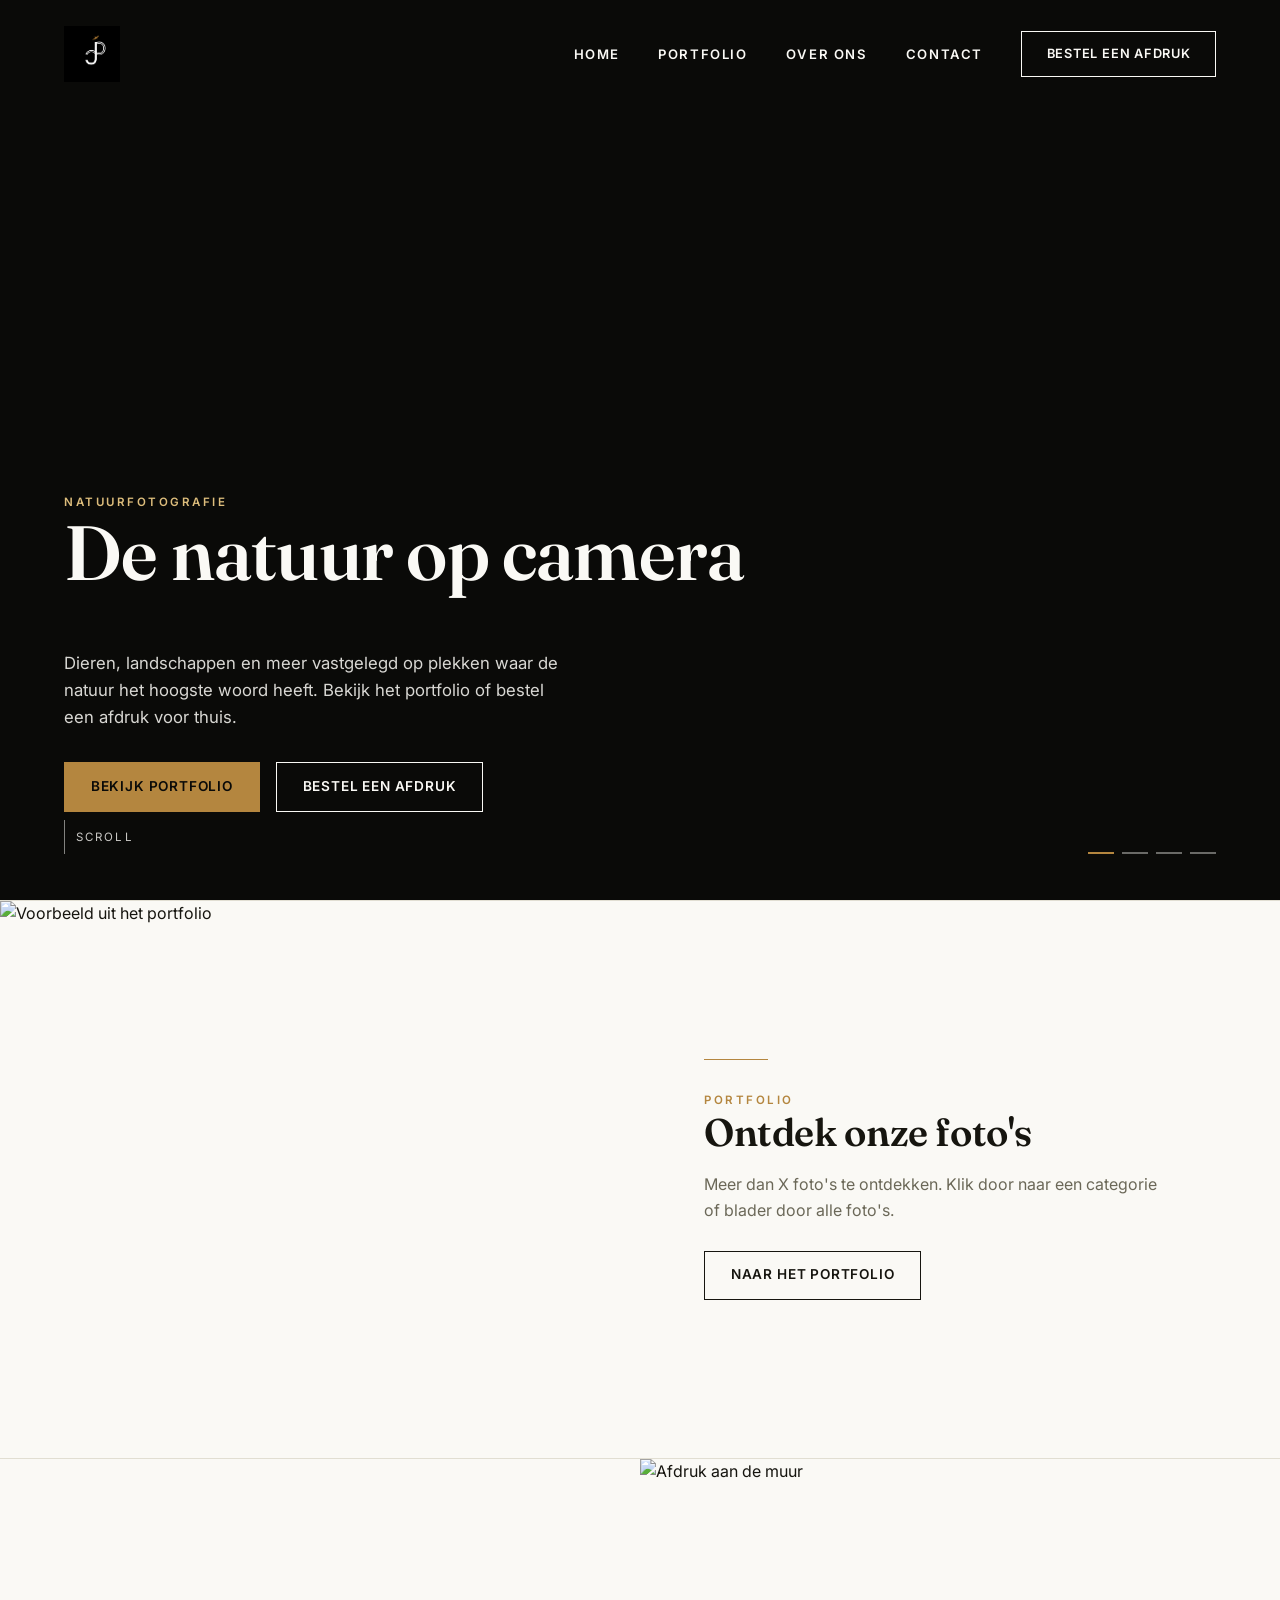
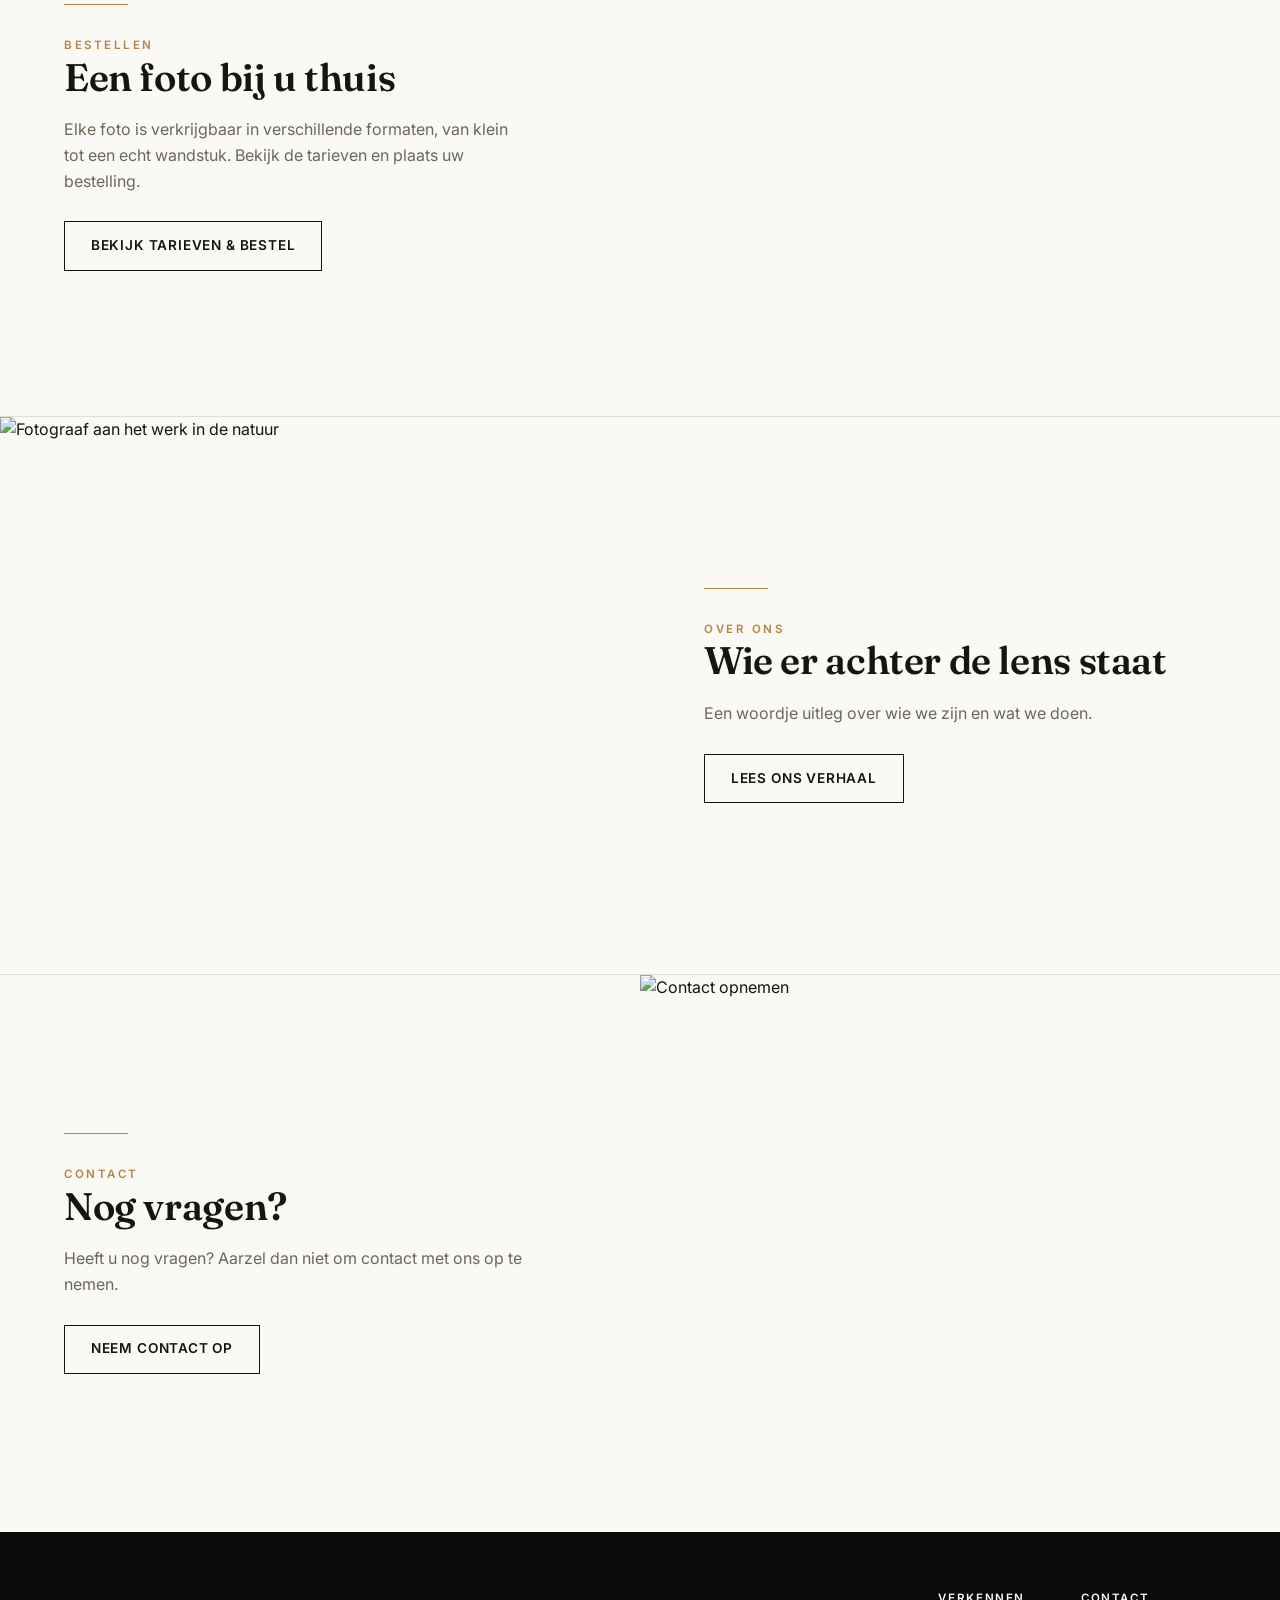
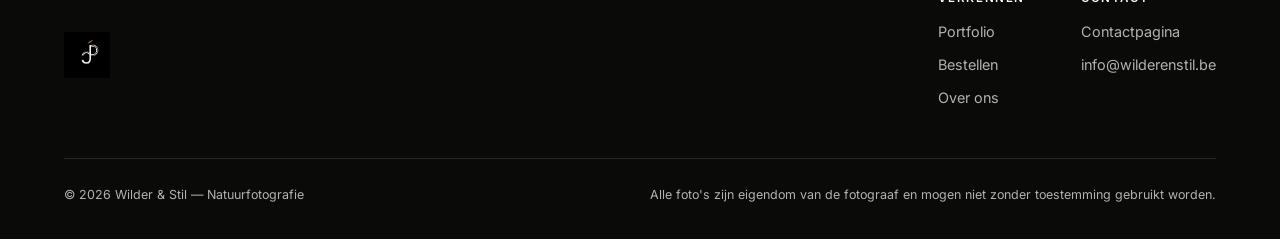
==== index.html @ 4c45b95f "Update hero slideshow images in index.html" ====
<!DOCTYPE html>
<html lang="nl">
<head>
<meta charset="UTF-8">
<meta name="viewport" content="width=device-width, initial-scale=1.0">
<title>Wilder & Stil — Natuurfotografie</title>
<meta name="description" content="Natuurfotografie die de rust en het licht van de wildernis vastlegt. Bekijk het portfolio en bestel een afdruk.">
<link rel="preconnect" href="https://fonts.googleapis.com">
<link href="https://fonts.googleapis.com/css2?family=Fraunces:opsz,wght@9..144,400;9..144,600;9..144,700&family=Inter:wght@400;500;600;700&display=swap" rel="stylesheet">
<link rel="stylesheet" href="css/style.css">
</head>
<body>

<!-- ============================================================ NAVIGATIE -->
<header class="site-nav">
  <a href="index.html" class="logo">
    <img class="logo-voor-zwart" src="images/logo-voor-zwart.png" alt="CJP Natuurfotografie">
    <img class="logo-voor-wit" src="images/logo-voor-wit.png" alt="CJP Natuurfotografie">
  </a>
  <button class="nav-toggle" aria-label="Menu" aria-expanded="false">☰</button>
  <nav>
    <ul class="nav-links">
      <li><a class="top-link" href="index.html">Home</a></li>
      <li class="has-menu">
        <a class="top-link" href="portfolio.html">Portfolio</a>
        <div class="mega-menu" data-mega-menu></div>
      </li>
      <li><a class="top-link" href="over-ons.html">Over ons</a></li>
      <li><a class="top-link" href="contact.html">Contact</a></li>
      <li><a class="btn btn-line nav-cta" href="bestellen.html">Bestel een afdruk</a></li>
    </ul>
  </nav>
</header>

<!-- ============================================================ HERO SLIDESHOW -->
<section class="hero">
  <div class="hero-slide is-active" style="background-image:url('images/slide-1.jpg')"></div>
  <div class="hero-slide" style="background-image:url('images/slide-2.jpg')"></div>
  <div class="hero-slide" style="background-image:url('images/slide-3.jpg')"></div>
  <div class="hero-slide" style="background-image:url('images/slide-4.jpg')"></div>

  <div class="hero-inner">
    <span class="eyebrow">Natuurfotografie</span>
    <h1 class="hero-title">De natuur op camera</h1>
    <p class="hero-sub">Dieren, landschappen en meer vastgelegd op plekken waar de natuur het hoogste woord heeft. Bekijk het portfolio of bestel een afdruk voor thuis.</p>
    <div class="hero-actions">
      <a class="btn btn-goud" href="portfolio.html">Bekijk portfolio</a>
      <a class="btn btn-line" href="bestellen.html">Bestel een afdruk</a>
    </div>
  </div>

  <div class="hero-dots"></div>
  <div class="scroll-cue"><span class="line"></span>Scroll</div>
</section>

<!-- ============================================================ SCROLL-REVEAL BARS -->
<section class="bars">

  <div class="bar">
    <div class="bar-media"><img src="images/bar-portfolio.jpg" alt="Voorbeeld uit het portfolio" loading="lazy"></div>
    <div class="bar-content">
      <div class="horizon"></div>
      <div class="opacity-group">
        <span class="eyebrow">Portfolio</span>
        <h3>Ontdek onze foto's</h3>
        <p>Meer dan X foto's te ontdekken. Klik door naar een categorie of blader door alle foto's.</p>
        <a class="btn btn-line" href="portfolio.html">Naar het portfolio</a>
      </div>
    </div>
  </div>

  <div class="bar">
    <div class="bar-media"><img src="images/bar-bestellen.jpg" alt="Afdruk aan de muur" loading="lazy"></div>
    <div class="bar-content">
      <div class="horizon"></div>
      <div class="opacity-group">
        <span class="eyebrow">Bestellen</span>
        <h3>Een foto bij u thuis</h3>
        <p>Elke foto is verkrijgbaar in verschillende formaten, van klein tot een echt wandstuk. Bekijk de tarieven en plaats uw bestelling.</p>
        <a class="btn btn-line" href="bestellen.html">Bekijk tarieven &amp; bestel</a>
      </div>
    </div>
  </div>

  <div class="bar">
    <div class="bar-media"><img src="images/bar-over-ons.jpg" alt="Fotograaf aan het werk in de natuur" loading="lazy"></div>
    <div class="bar-content">
      <div class="horizon"></div>
      <div class="opacity-group">
        <span class="eyebrow">Over ons</span>
        <h3>Wie er achter de lens staat</h3>
        <p>Een woordje uitleg over wie we zijn en wat we doen.</p>
        <a class="btn btn-line" href="over-ons.html">Lees ons verhaal</a>
      </div>
    </div>
  </div>

  <div class="bar">
    <div class="bar-media"><img src="images/bar-contact.jpg" alt="Contact opnemen" loading="lazy"></div>
    <div class="bar-content">
      <div class="horizon"></div>
      <div class="opacity-group">
        <span class="eyebrow">Contact</span>
        <h3>Nog vragen?</h3>
        <p>Heeft u nog vragen? Aarzel dan niet om contact met ons op te nemen.</p>
        <a class="btn btn-line" href="contact.html">Neem contact op</a>
      </div>
    </div>
  </div>

</section>

<!-- ============================================================ FOOTER -->
<footer class="site-footer">
  <div class="footer-top">
    <a href="index.html" class="logo"><img src="images/logo-voor-zwart.png" alt="CJP Natuurfotografie"></a>
    <div class="footer-links">
      <div>
        <h4>Verkennen</h4>
        <ul>
          <li><a href="portfolio.html">Portfolio</a></li>
          <li><a href="bestellen.html">Bestellen</a></li>
          <li><a href="over-ons.html">Over ons</a></li>
        </ul>
      </div>
      <div>
        <h4>Contact</h4>
        <ul>
          <li><a href="contact.html">Contactpagina</a></li>
          <li><a href="mailto:info@wilderenstil.be">info@wilderenstil.be</a></li>
        </ul>
      </div>
    </div>
  </div>
  <div class="footer-bottom">
    <span>© 2026 Wilder &amp; Stil — Natuurfotografie</span>
    <span>Alle foto's zijn eigendom van de fotograaf en mogen niet zonder toestemming gebruikt worden.</span>
  </div>
</footer>

<script src="js/data.js"></script>
<script src="js/main.js"></script>
</body>
</html>
---- css/style.css ----
/* ==========================================================================
   NATUURFOTOGRAFIE — stijlsysteem
   Kleur: ivoor / inkt / noir met een goud-accent.
   Type: Fraunces (display, met karakter) + Inter (body/UI).
   Signature: de "horizon-reveal" — bij het scrollen tekent een dunne
   gouden lijn zichzelf, als een horizon die verschijnt, terwijl de
   inhoud van elke sectie vanaf de zijkant instroomt.
   ========================================================================== */

:root{
  --c-ivoor:      #FAF9F5;
  --c-ivoor-dim:  #F1EFE8;
  --c-inkt:       #16150F;
  --c-noir:       #0A0A08;
  --c-noir-2:     #131210;
  --c-goud:       #B4863F;
  --c-goud-licht: #DDBD7C;
  --c-goud-dim:   #8C6A32;
  --c-lijn-licht: #E1DED2;
  --c-lijn-donker:#2A2820;
  --c-tekst-zacht:#6B6858;

  --font-display: 'Fraunces', 'Iowan Old Style', serif;
  --font-body:    'Inter', -apple-system, BlinkMacSystemFont, sans-serif;

  --maxw: 1320px;
  --pad: clamp(20px, 5vw, 72px);

  --dur: 0.9s;
  --ease: cubic-bezier(.22,.61,.36,1);
}

*, *::before, *::after{ box-sizing: border-box; }
html{ scroll-behavior: smooth; }
@media (prefers-reduced-motion: reduce){
  html{ scroll-behavior: auto; }
  *, *::before, *::after{ animation-duration: 0.001ms !important; transition-duration: 0.001ms !important; }
}

body{
  margin:0;
  background: var(--c-ivoor);
  color: var(--c-inkt);
  font-family: var(--font-body);
  font-size: 16px;
  line-height: 1.6;
  -webkit-font-smoothing: antialiased;
}

img{ max-width:100%; display:block; }
a{ color:inherit; text-decoration:none; }
ul{ margin:0; padding:0; list-style:none; }
button{ font-family: inherit; cursor:pointer; }
input, textarea, select{ font-family: inherit; font-size: 1rem; }

h1,h2,h3,h4{
  font-family: var(--font-display);
  font-weight: 600;
  line-height: 1.08;
  margin: 0 0 .5em;
  letter-spacing: -0.01em;
}

.eyebrow{
  font-family: var(--font-body);
  font-size: .72rem;
  letter-spacing: .22em;
  text-transform: uppercase;
  color: var(--c-goud);
  font-weight: 600;
}

.wrap{ max-width: var(--maxw); margin: 0 auto; padding-left: var(--pad); padding-right: var(--pad); }

/* -------------------------------------------------------------- knoppen */
.btn{
  display:inline-flex;
  align-items:center;
  gap:.6em;
  padding: .95em 1.9em;
  border: 1px solid currentColor;
  background: transparent;
  font-size: .85rem;
  letter-spacing: .06em;
  text-transform: uppercase;
  font-weight: 600;
  transition: background var(--dur) var(--ease), color var(--dur) var(--ease), border-color var(--dur) var(--ease);
}
.btn-goud{
  color: var(--c-noir);
  background: var(--c-goud);
  border-color: var(--c-goud);
}
.btn-goud:hover{ background: var(--c-goud-licht); border-color: var(--c-goud-licht); }
.btn-line{ color: inherit; }
.btn-line:hover{ background: var(--c-inkt); color: var(--c-ivoor); border-color: var(--c-inkt); }
.btn-line.licht:hover{ background: var(--c-ivoor); color: var(--c-inkt); border-color: var(--c-ivoor); }

/* -------------------------------------------------------------- navigatie */
.site-nav{
  position: fixed;
  top:0; left:0; right:0;
  z-index: 100;
  display:flex;
  align-items:center;
  justify-content:space-between;
  padding: 26px var(--pad);
  color: var(--c-ivoor);
  transition: background var(--dur) var(--ease), padding var(--dur) var(--ease), color var(--dur) var(--ease), box-shadow var(--dur) var(--ease);
}
.site-nav.is-scrolled{
  background: rgba(250,249,245,.92);
  backdrop-filter: blur(10px);
  color: var(--c-inkt);
  padding-top: 16px;
  padding-bottom: 16px;
  box-shadow: 0 1px 0 var(--c-lijn-licht);
}
.site-nav .logo{
  font-family: var(--font-display);
  font-size: 1.3rem;
  letter-spacing: .01em;
  display: inline-flex;
  align-items: center;
}
.site-nav .logo span{ color: var(--c-goud); }

/* Twee logobestanden: één ontworpen voor een witte/lichte achtergrond,
   één voor een donkere achtergrond. CSS toont automatisch de juiste
   versie: op de homepage (transparante balk over de foto) de donkere
   versie, zodra je scrolt (effen lichte balk) de witte versie. Op alle
   andere pagina's staat de balk altijd effen, dus daar zie je meteen
   de witte versie. */
.site-nav .logo img{
  height: 56px;
  width: auto;
  display: block;
  transition: height .3s var(--ease);
}
.site-nav.is-scrolled .logo img{ height: 46px; }

.site-nav .logo .logo-voor-wit{ display: none; }
.site-nav.is-scrolled .logo .logo-voor-zwart{ display: none; }
.site-nav.is-scrolled .logo .logo-voor-wit{ display: block; }

.nav-links{ display:flex; align-items:center; gap: 2.4rem; }
.nav-links > li{ position: relative; }
.nav-links a.top-link{
  font-size: .82rem;
  letter-spacing:.12em;
  text-transform: uppercase;
  font-weight: 600;
  padding: 6px 0;
  position:relative;
}
.nav-links a.top-link::after{
  content:"";
  position:absolute; left:0; bottom:-2px;
  height:1px; width:100%;
  background: var(--c-goud);
  transform: scaleX(0);
  transform-origin: right;
  transition: transform .4s var(--ease);
}
.nav-links a.top-link:hover::after,
.nav-links li.has-menu:hover a.top-link::after{ transform: scaleX(1); transform-origin: left; }

.nav-cta{ font-size:.8rem; }

.nav-toggle{ display:none; }

/* mini-menu: enkel categorienamen bij hover op "Portfolio" — bewust
   zonder foto's, zodat je snel en rustig een categorie kiest. Foto's
   verschijnen pas op de portfolio-pagina zelf. */
.mega-menu{
  position:absolute;
  top: 100%; left: 50%;
  transform: translate(-50%, 4px);
  margin-top: 22px;
  min-width: 220px;
  background: var(--c-ivoor);
  color: var(--c-inkt);
  box-shadow: 0 20px 48px rgba(10,10,8,.22);
  border-top: 2px solid var(--c-goud);
  padding: 10px 0;
  display:flex;
  flex-direction: column;
  opacity:0;
  visibility:hidden;
  transition: opacity .25s var(--ease), transform .25s var(--ease), visibility .25s;
}
.nav-links li.has-menu:hover .mega-menu,
.nav-links li.has-menu:focus-within .mega-menu{
  opacity:1; visibility:visible; transform: translate(-50%, 0);
}
.mega-menu a{
  display:flex;
  align-items:center;
  justify-content:space-between;
  gap: 14px;
  padding: 13px 22px;
  font-size:.82rem;
  letter-spacing:.03em;
  transition: background .2s, padding-left .2s var(--ease), color .2s;
}
.mega-menu a::after{
  content:"→";
  color: var(--c-goud);
  opacity:0;
  transform: translateX(-4px);
  transition: opacity .2s var(--ease), transform .2s var(--ease);
}
.mega-menu a:hover{
  background: var(--c-ivoor-dim);
  padding-left: 26px;
  color: var(--c-goud-dim);
}
.mega-menu a:hover::after{ opacity:1; transform: translateX(0); }
.mega-menu a + a{ border-top: 1px solid var(--c-lijn-licht); }

/* ============================================================== HERO / SLIDESHOW */
.hero{
  position: relative;
  height: 100vh;
  min-height: 560px;
  width:100%;
  overflow: hidden;
  background: var(--c-noir);
}
.hero-slide{
  position:absolute; inset:0;
  background-size: cover;
  background-position: center;
  opacity:0;
  transform: scale(1.08);
  transition: opacity 1.6s ease, transform 8s linear;
}
.hero-slide.is-active{ opacity:1; transform: scale(1); }
.hero::after{
  content:"";
  position:absolute; inset:0;
  background: linear-gradient(180deg, rgba(10,10,8,.35) 0%, rgba(10,10,8,.15) 40%, rgba(10,10,8,.65) 100%);
  pointer-events:none;
}
.hero-inner{
  position: relative;
  z-index: 2;
  height:100%;
  display:flex;
  flex-direction:column;
  justify-content:flex-end;
  padding: 0 var(--pad) 88px;
  color: var(--c-ivoor);
}
.hero-inner .eyebrow{ color: var(--c-goud-licht); }
.hero-title{
  font-size: clamp(2.6rem, 6vw, 5.4rem);
  max-width: 14ch;
}
.hero-sub{
  max-width: 46ch;
  color: rgba(250,249,245,.86);
  font-size: 1.05rem;
  margin-bottom: 2rem;
}
.hero-actions{ display:flex; gap: 1rem; flex-wrap:wrap; }

.hero-dots{
  position:absolute;
  right: var(--pad); bottom: 46px;
  z-index: 3;
  display:flex; gap:.5rem;
}
.hero-dots button{
  width:26px; height:2px; border:0; background: rgba(250,249,245,.4); padding:0;
  transition: background .4s;
}
.hero-dots button.is-active{ background: var(--c-goud); }

.scroll-cue{
  position:absolute;
  left: var(--pad); bottom: 46px;
  z-index:3;
  color: rgba(250,249,245,.8);
  display:flex; align-items:center; gap:.7rem;
  font-size:.72rem; letter-spacing:.18em; text-transform:uppercase;
}
.scroll-cue .line{ width:1px; height:34px; background: rgba(250,249,245,.5); position:relative; overflow:hidden; }
.scroll-cue .line::after{
  content:""; position:absolute; left:0; top:-100%; width:100%; height:100%;
  background: var(--c-goud);
  animation: cue-fall 1.8s ease-in-out infinite;
}
@keyframes cue-fall{ 0%{ top:-100%; } 60%{ top:100%; } 100%{ top:100%; } }

/* ============================================================== REVEAL-BARS (home) */
.bars{ background: var(--c-ivoor); }
.bar{
  display:grid;
  grid-template-columns: 1fr 1fr;
  min-height: 62vh;
  border-top: 1px solid var(--c-lijn-licht);
  overflow:hidden;
}
.bar:nth-of-type(even) .bar-media{ order:2; }
.bar-media{
  position:relative;
  overflow:hidden;
  clip-path: inset(0 100% 0 0);
  transition: clip-path 1.1s var(--ease);
}
.bar:nth-of-type(even) .bar-media{ clip-path: inset(0 0 0 100%); }
.bar.in-view .bar-media{ clip-path: inset(0 0 0 0); }
.bar-media img{
  width:100%; height:100%; object-fit:cover;
  transform: scale(1.12);
  transition: transform 1.3s var(--ease);
}
.bar.in-view .bar-media img{ transform: scale(1); }

.bar-content{
  display:flex; flex-direction:column; justify-content:center;
  padding: clamp(32px, 5vw, 80px);
  position:relative;
}
.bar-content .horizon{
  width:0; height:1px; background: var(--c-goud);
  margin-bottom: 26px;
  transition: width 1s var(--ease) .25s;
}
.bar.in-view .bar-content .horizon{ width: 64px; }

.bar-content .opacity-group{
  opacity:0; transform: translateY(18px);
  transition: opacity .9s var(--ease) .3s, transform .9s var(--ease) .3s;
}
.bar.in-view .bar-content .opacity-group{ opacity:1; transform: translateY(0); }

.bar-content h3{ font-size: clamp(1.9rem, 3vw, 2.7rem); }
.bar-content p{ color: var(--c-tekst-zacht); max-width: 46ch; margin-bottom: 1.7rem; }

@media (max-width: 860px){
  .bar{ grid-template-columns: 1fr; min-height: auto; }
  .bar-media{ height: 46vh; clip-path: inset(0 0 100% 0) !important; }
  .bar.in-view .bar-media{ clip-path: inset(0 0 0 0) !important; }
  .mega-menu{ grid-template-columns: repeat(2, 1fr); left:0; transform: translate(0,8px); }
  .nav-links li.has-menu:hover .mega-menu{ transform: translate(0,0); }
}

/* ============================================================== PAGINA-HEADER (niet-home) */
.page-header{
  padding: 168px var(--pad) 64px;
  background: var(--c-noir);
  color: var(--c-ivoor);
  border-bottom: 1px solid var(--c-lijn-donker);
}
.page-header.licht{
  background: var(--c-ivoor); color: var(--c-inkt);
  border-bottom-color: var(--c-lijn-licht);
}
.page-header h1{ font-size: clamp(2.2rem, 4.6vw, 3.6rem); max-width: 18ch; }
.page-header p.lead{ max-width: 58ch; color: rgba(250,249,245,.78); font-size: 1.05rem; }
.page-header.licht p.lead{ color: var(--c-tekst-zacht); }

/* ============================================================== PORTFOLIO — categorieën overzicht
   Met witruimte tussen de categorieën en voldoende ruimte aan de
   buitenkant, gecentreerd op de pagina. */
.cat-grid{
  display:grid;
  grid-template-columns: repeat(3, 1fr);
  gap: 28px;
  max-width: var(--maxw);
  margin: 0 auto;
  padding: 36px var(--pad) 40px;
}
.cat-card{
  position:relative;
  aspect-ratio: 3/4;
  overflow:hidden;
  border-radius: 16px;
  background: var(--c-noir);
  display:block;
}
.cat-card img{
  width:100%; height:100%; object-fit:cover;
  transition: transform 1s var(--ease), filter .6s;
  filter: saturate(.92) brightness(.86);
}
.cat-card:hover img{ transform: scale(1.06); filter: saturate(1) brightness(.72); }
.cat-card::after{
  content:""; position:absolute; inset:0;
  background: linear-gradient(180deg, transparent 40%, rgba(10,10,8,.75) 100%);
}
.cat-card .label{
  position:absolute; left:28px; bottom:26px; right:28px; z-index:2; color:#fff;
}
.cat-card .label .eyebrow{ display:block; margin-bottom:.3rem; }
.cat-card .label h3{ font-size: 1.5rem; margin:0; }
@media (max-width: 860px){ .cat-grid{ grid-template-columns: 1fr 1fr; gap: 20px; } }
@media (max-width: 560px){ .cat-grid{ grid-template-columns: 1fr; gap: 20px; } }

/* ============================================================== FILTERS (categoriepagina) */
.filter-bar{
  position: sticky; top:0; z-index: 40;
  background: rgba(250,249,245,.94);
  backdrop-filter: blur(10px);
  border-bottom: 1px solid var(--c-lijn-licht);
  padding: 18px var(--pad);
  display:flex; flex-wrap:wrap; gap: 10px 28px; align-items:center;
}
.filter-groep{ display:flex; align-items:center; gap:8px; flex-wrap:wrap; }
.filter-groep .fg-label{ font-size:.7rem; letter-spacing:.14em; text-transform:uppercase; color:var(--c-tekst-zacht); margin-right:2px;}
.chip{
  border: 1px solid var(--c-lijn-licht);
  background: transparent;
  padding: .45em 1em;
  font-size: .8rem;
  border-radius: 999px;
  transition: all .25s var(--ease);
}
.chip:hover{ border-color: var(--c-goud); }
.chip.is-active{ background: var(--c-inkt); border-color: var(--c-inkt); color: var(--c-ivoor); }
.chip-reset{ font-size:.75rem; color: var(--c-goud-dim); text-decoration: underline; margin-left:auto; background:none; border:0; }

/* ============================================================== FOTOGRID
   Grote, brede foto's (de meeste natuurfoto's zijn liggend), twee naast
   elkaar op desktop, met witruimte ertussen en voldoende ruimte aan de
   buitenkant. Gecentreerd op de pagina. */
.photo-grid{
  display:grid;
  grid-template-columns: repeat(2, 1fr);
  gap: 40px 36px;
  max-width: var(--maxw);
  margin: 0 auto;
  padding: 64px var(--pad) 90px;
}
.photo-card{
  position:relative;
  aspect-ratio: 3/2;
  overflow:hidden;
  border-radius: 16px;
  background: var(--c-lijn-licht);
  display:block;
}
.photo-card img{ width:100%; height:100%; object-fit:cover; transition: transform 1s var(--ease); }
.photo-card:hover img{ transform: scale(1.05); }
.photo-card .titel-strip{
  position:absolute; left:0; right:0; bottom:0;
  padding: 26px 30px;
  background: linear-gradient(180deg, transparent, rgba(10,10,8,.78));
  color:#fff;
  font-family: var(--font-display);
  font-size: 1.3rem;
  letter-spacing:.01em;
  opacity: .96;
}
.photo-card[hidden]{ display:none; }
.empty-state{ padding: 80px var(--pad); text-align:center; color: var(--c-tekst-zacht); display:none; }
.empty-state.zichtbaar{ display:block; }

@media (max-width: 860px){
  .photo-grid{ grid-template-columns: 1fr; gap: 28px; padding: 32px var(--pad) 70px; }
  .photo-card{ aspect-ratio: 4/3; }
  .photo-card .titel-strip{ font-size: 1.05rem; padding: 18px 20px; }
}

/* ============================================================== FOTODETAIL */
.foto-detail{
  display:grid;
  grid-template-columns: 1.5fr 1fr;
  gap: 0;
}
.foto-detail .foto-groot{ background: var(--c-noir); border-radius: 16px; overflow:hidden; }
.foto-detail .foto-groot img{ width:100%; height:100%; object-fit:cover; max-height: 86vh; }
.foto-detail .foto-info{
  padding: clamp(36px, 5vw, 76px);
  display:flex; flex-direction:column; justify-content:center;
}
.foto-info .terug{ font-size:.78rem; letter-spacing:.1em; text-transform:uppercase; color:var(--c-goud-dim); margin-bottom: 1.6rem; display:inline-block; }
.foto-info h1{ font-size: clamp(1.8rem, 3vw, 2.6rem); }
.foto-info .beschrijving{ color: var(--c-tekst-zacht); margin-bottom: 1.8rem; }
.foto-info .kenmerken{ display:flex; flex-wrap:wrap; gap:8px; margin-bottom: 2rem; }
.foto-info .kenmerken span{
  font-size:.72rem; letter-spacing:.06em; text-transform:uppercase;
  border:1px solid var(--c-lijn-licht); padding:.4em .9em; border-radius:999px; color: var(--c-tekst-zacht);
}
.formaten-lijst{ border-top:1px solid var(--c-lijn-licht); margin-bottom: 2rem; }
.formaten-lijst li{
  display:flex; justify-content:space-between; padding: .8em 0;
  border-bottom:1px solid var(--c-lijn-licht); font-size:.95rem;
}
.formaten-lijst li b{ color: var(--c-goud-dim); font-weight:600; }
@media (max-width: 860px){ .foto-detail{ grid-template-columns:1fr; } .foto-detail .foto-groot img{ max-height: 60vh; } }

/* ============================================================== ALGEMENE SECTIES */
.sectie{ padding: 96px var(--pad); }
.sectie-smal{ max-width: 780px; margin: 0 auto; }
.sectie h2{ font-size: clamp(1.8rem, 3.4vw, 2.6rem); }
.sectie .intro-tekst p{ color: var(--c-tekst-zacht); font-size: 1.05rem; margin-bottom: 1.3em; }
.sectie .intro-tekst p:last-child{ margin-bottom:0; }

/* -------------------------------------------------------------- tarieven */
.tarieven-grid{
  display:grid;
  grid-template-columns: repeat(3, 1fr);
  gap: 1px;
  background: var(--c-lijn-licht);
  border: 1px solid var(--c-lijn-licht);
}
.tarief-kaart{
  background: var(--c-ivoor);
  padding: 42px 30px;
  text-align:center;
}
.tarief-kaart.uitgelicht{ background: var(--c-inkt); color: var(--c-ivoor); }
.tarief-kaart .naam{ font-family: var(--font-display); font-size: 1.4rem; margin-bottom:.3rem; }
.tarief-kaart .maat{ color: var(--c-goud); font-size:.8rem; letter-spacing:.08em; text-transform:uppercase; margin-bottom:1.3rem; }
.tarief-kaart .prijs{ font-size: 2.2rem; font-family: var(--font-display); margin-bottom: 1.4rem; }
.tarief-kaart .prijs sup{ font-size: 1rem; }
.tarief-kaart ul{ text-align:left; font-size:.9rem; }
.tarief-kaart ul li{ padding: .4em 0; border-top:1px solid rgba(150,140,110,.25); color: var(--c-tekst-zacht); }
.tarief-kaart.uitgelicht ul li{ color: rgba(250,249,245,.75); border-top-color: rgba(250,249,245,.15); }
@media (max-width: 860px){ .tarieven-grid{ grid-template-columns: 1fr; } }

/* -------------------------------------------------------------- betaling info */
.betaal-info{
  display:flex; gap: 18px; align-items:flex-start;
  background: var(--c-ivoor-dim);
  border-left: 3px solid var(--c-goud);
  padding: 26px 30px;
  margin-top: 40px;
}
.betaal-info .stap-nr{
  font-family: var(--font-display); color: var(--c-goud); font-size:1.3rem; min-width:1.6rem;
}

/* zorgt dat #bestelformulier niet achter de vaste navigatiebalk
   verdwijnt wanneer er via "Bestel deze foto" naartoe gesprongen wordt */
#bestelformulier{ scroll-margin-top: 100px; }

/* -------------------------------------------------------------- formulier */
.form-grid{
  display:grid; grid-template-columns: 1fr 1fr; gap: 22px 28px;
  margin-top: 46px;
}
.form-grid .volledig{ grid-column: 1 / -1; }
.veld{ display:flex; flex-direction:column; gap:8px; }
.veld label{ font-size:.75rem; letter-spacing:.08em; text-transform:uppercase; color: var(--c-tekst-zacht); }
.veld input, .veld select, .veld textarea{
  border: none; border-bottom: 1px solid var(--c-lijn-licht);
  background: transparent; padding: .7em .1em;
  transition: border-color .3s;
}
.veld input:focus, .veld select:focus, .veld textarea:focus{
  outline:none; border-bottom-color: var(--c-goud);
}
.veld textarea{ resize: vertical; min-height: 100px; }
.form-actions{ margin-top: 10px; display:flex; align-items:center; gap: 1.4rem; flex-wrap:wrap; }
.form-note{ font-size:.82rem; color: var(--c-tekst-zacht); }
.form-succes{
  display:none; margin-top: 26px; padding: 18px 22px;
  background: var(--c-ivoor-dim); border-left: 3px solid var(--c-goud); font-size:.95rem;
}
.form-succes.zichtbaar{ display:block; }
@media (max-width: 700px){ .form-grid{ grid-template-columns: 1fr; } }

/* ============================================================== FOOTER */
.site-footer{
  background: var(--c-noir);
  color: rgba(250,249,245,.7);
  padding: 60px var(--pad) 34px;
}
.footer-top{
  display:flex; justify-content:space-between; gap: 40px; flex-wrap:wrap;
  padding-bottom: 40px; border-bottom: 1px solid var(--c-lijn-donker);
}
.footer-top .logo{ font-family: var(--font-display); font-size:1.3rem; color: var(--c-ivoor); display:inline-flex; align-items:center; }
.footer-top .logo img{ height: 46px; width:auto; display:block; }
.footer-top .logo span{ color: var(--c-goud); }
.footer-links{ display:flex; gap: 3.5rem; flex-wrap:wrap; }
.footer-links h4{ color: var(--c-ivoor); font-size:.72rem; letter-spacing:.14em; text-transform:uppercase; font-family: var(--font-body); margin-bottom: 1rem; }
.footer-links li{ margin-bottom:.6rem; font-size:.9rem; }
.footer-links a:hover{ color: var(--c-goud-licht); }
.footer-bottom{ display:flex; justify-content:space-between; padding-top: 26px; font-size:.78rem; flex-wrap:wrap; gap:10px; }

/* ============================================================== over ons / contact korte teksten */
.duo-kolom{ display:grid; grid-template-columns: .9fr 1.1fr; gap: 56px; align-items:center; }
.duo-kolom img{ width:100%; height:100%; object-fit:cover; aspect-ratio: 4/5; border-radius: 16px; }
@media (max-width: 860px){ .duo-kolom{ grid-template-columns:1fr; } }

.contact-grid{ display:grid; grid-template-columns: 1fr 1fr; gap: 60px; }
.contact-blok h3{ font-size: 1rem; text-transform:uppercase; letter-spacing:.08em; font-family: var(--font-body); font-weight:700; margin-bottom:.6rem; }
.contact-blok p, .contact-blok a{ color: var(--c-tekst-zacht); }
@media (max-width: 860px){ .contact-grid{ grid-template-columns: 1fr; gap: 30px; } }
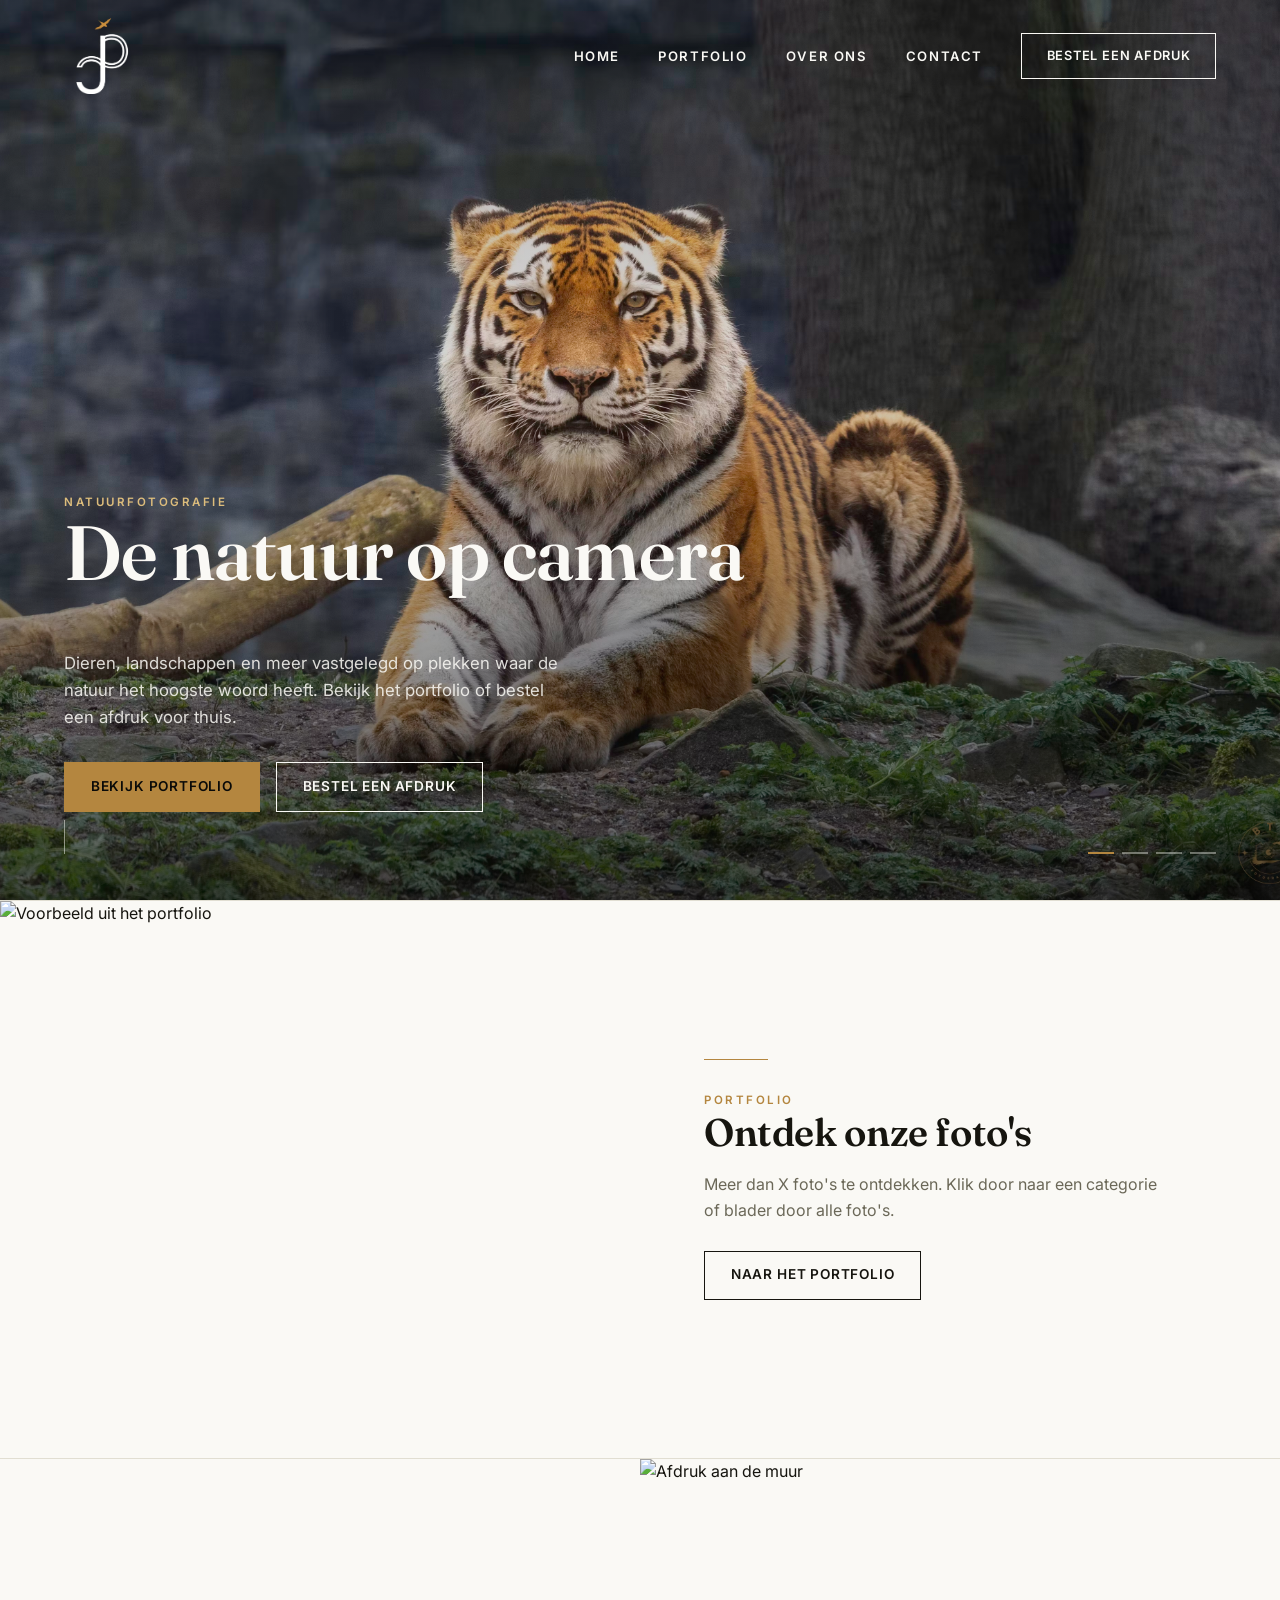
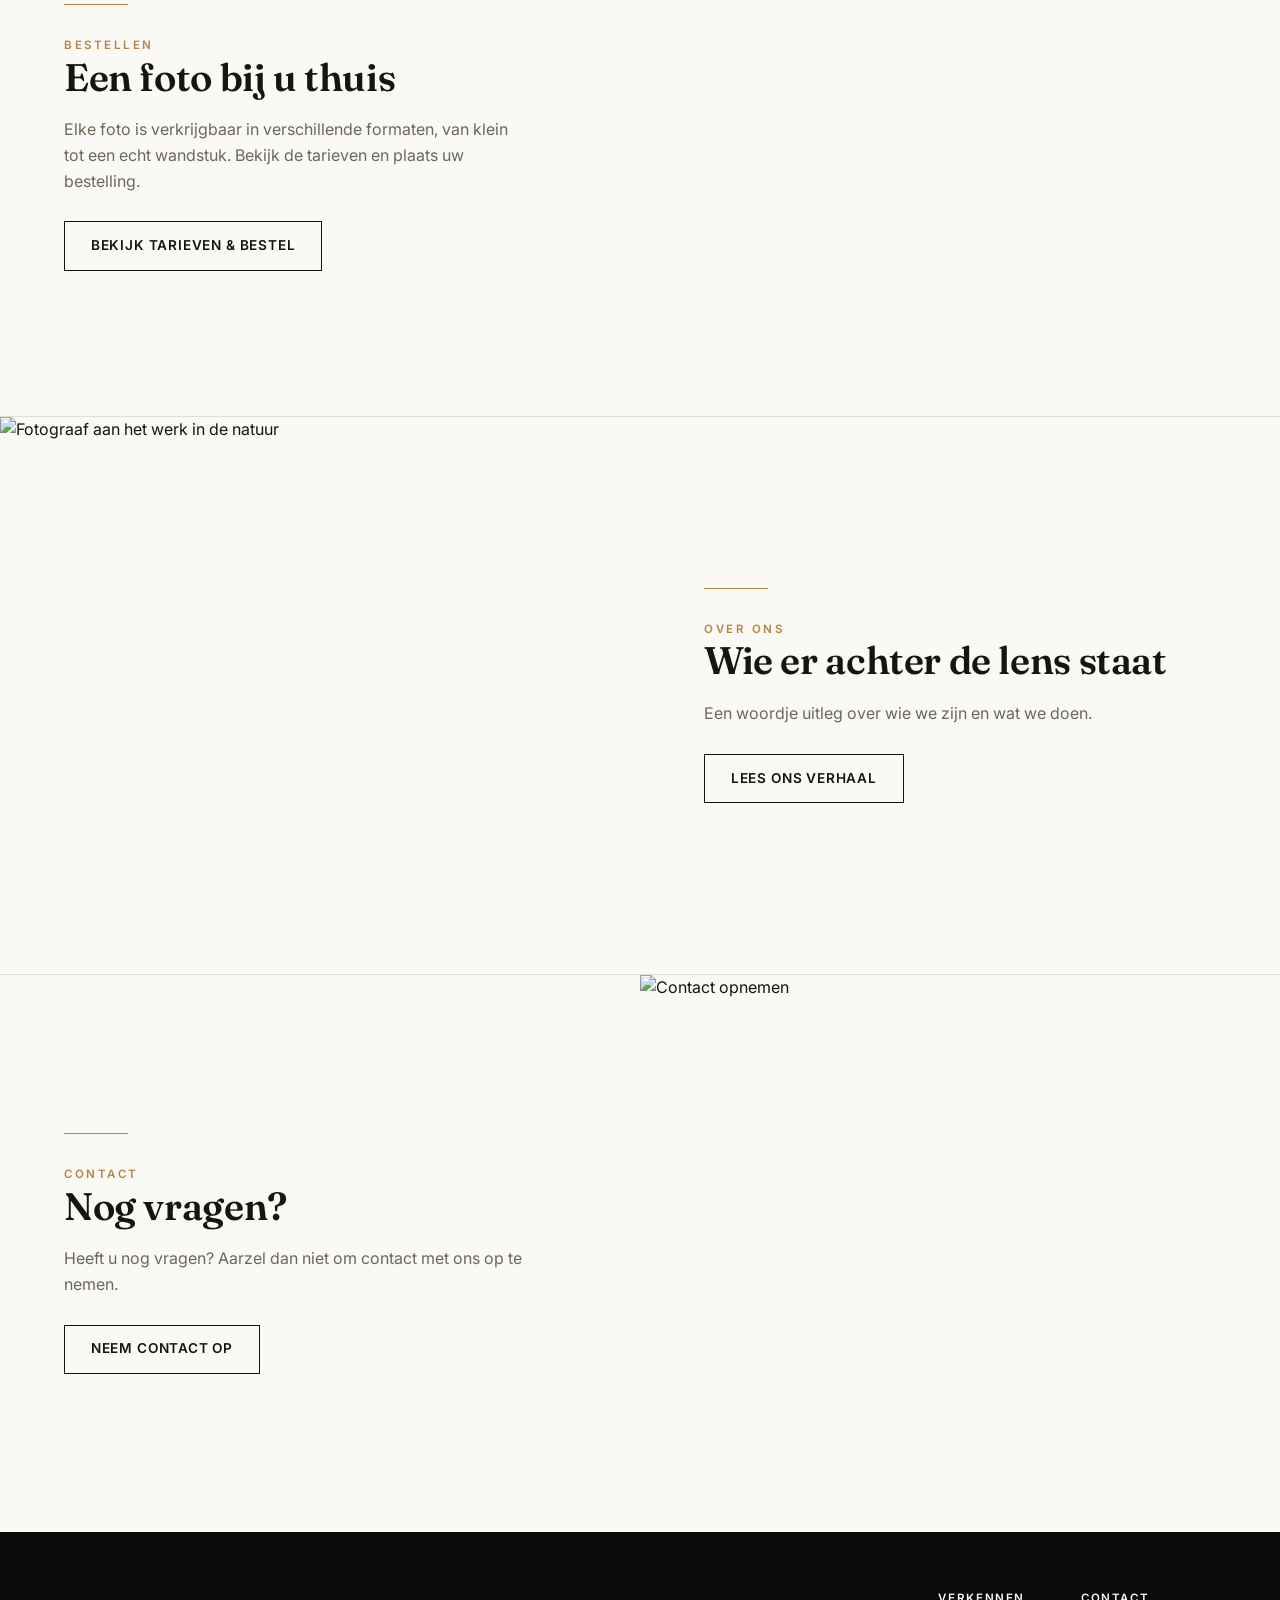
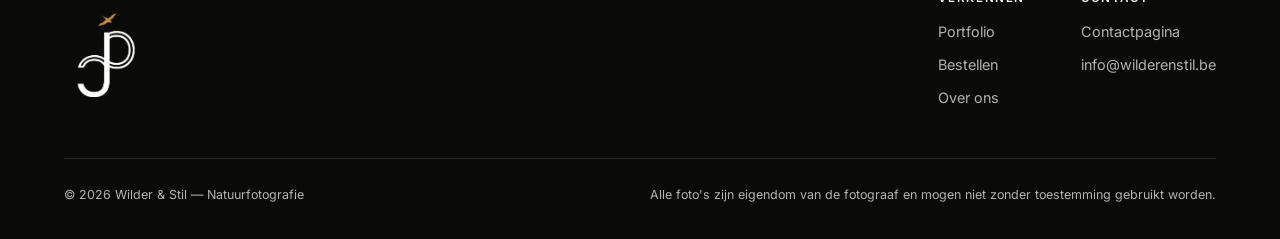
==== commit ccdee6e8: "Fix scroll cue div structure in index.html" ====
--- a/index.html
+++ b/index.html
@@ -50,7 +50,7 @@
   </div>
 
   <div class="hero-dots"></div>
-  <div class="scroll-cue"><span class="line"></span>Scroll</div>
+  <div class="scroll-cue"><span class="line"></span></div>
 </section>
 
 <!-- ============================================================ SCROLL-REVEAL BARS -->
--- a/css/style.css
+++ b/css/style.css
@@ -132,12 +132,13 @@
    andere pagina's staat de balk altijd effen, dus daar zie je meteen
    de witte versie. */
 .site-nav .logo img{
-  height: 56px;
+  height: 76px;
   width: auto;
   display: block;
-  transition: height .3s var(--ease);
-}
-.site-nav.is-scrolled .logo img{ height: 46px; }
+  margin: -8px 0;   /* laat het logo groter ogen zonder de navbalk zelf hoger te maken */
+  transition: height .3s var(--ease), margin .3s var(--ease);
+}
+.site-nav.is-scrolled .logo img{ height: 84px; margin: -14px 0; }
 
 .site-nav .logo .logo-voor-wit{ display: none; }
 .site-nav.is-scrolled .logo .logo-voor-zwart{ display: none; }
@@ -423,26 +424,27 @@
 .chip-reset{ font-size:.75rem; color: var(--c-goud-dim); text-decoration: underline; margin-left:auto; background:none; border:0; }
 
 /* ============================================================== FOTOGRID
-   Grote, brede foto's (de meeste natuurfoto's zijn liggend), twee naast
-   elkaar op desktop, met witruimte ertussen en voldoende ruimte aan de
-   buitenkant. Gecentreerd op de pagina. */
+   Twee kolommen op desktop, elke foto in haar eigen, natuurlijke
+   formaat (geen uitsnede) — liggende en staande foto's door elkaar.
+   Foto's die boven elkaar in dezelfde kolom staan, sluiten mooi aan
+   met een vaste tussenmarge. */
 .photo-grid{
-  display:grid;
-  grid-template-columns: repeat(2, 1fr);
-  gap: 40px 36px;
-  max-width: var(--maxw);
+  column-count: 2;
+  column-gap: 36px;
+  max-width: 1560px;
   margin: 0 auto;
   padding: 64px var(--pad) 90px;
 }
 .photo-card{
   position:relative;
-  aspect-ratio: 3/2;
+  display:block;
+  break-inside: avoid;
+  margin-bottom: 36px;
   overflow:hidden;
   border-radius: 16px;
   background: var(--c-lijn-licht);
-  display:block;
-}
-.photo-card img{ width:100%; height:100%; object-fit:cover; transition: transform 1s var(--ease); }
+}
+.photo-card img{ width:100%; height:auto; display:block; transition: transform 1s var(--ease); }
 .photo-card:hover img{ transform: scale(1.05); }
 .photo-card .titel-strip{
   position:absolute; left:0; right:0; bottom:0;
@@ -459,8 +461,8 @@
 .empty-state.zichtbaar{ display:block; }
 
 @media (max-width: 860px){
-  .photo-grid{ grid-template-columns: 1fr; gap: 28px; padding: 32px var(--pad) 70px; }
-  .photo-card{ aspect-ratio: 4/3; }
+  .photo-grid{ column-count: 1; padding: 32px var(--pad) 70px; }
+  .photo-card{ margin-bottom: 24px; }
   .photo-card .titel-strip{ font-size: 1.05rem; padding: 18px 20px; }
 }
 
@@ -575,7 +577,7 @@
   padding-bottom: 40px; border-bottom: 1px solid var(--c-lijn-donker);
 }
 .footer-top .logo{ font-family: var(--font-display); font-size:1.3rem; color: var(--c-ivoor); display:inline-flex; align-items:center; }
-.footer-top .logo img{ height: 46px; width:auto; display:block; }
+.footer-top .logo img{ height: 84px; width:auto; display:block; }
 .footer-top .logo span{ color: var(--c-goud); }
 .footer-links{ display:flex; gap: 3.5rem; flex-wrap:wrap; }
 .footer-links h4{ color: var(--c-ivoor); font-size:.72rem; letter-spacing:.14em; text-transform:uppercase; font-family: var(--font-body); margin-bottom: 1rem; }
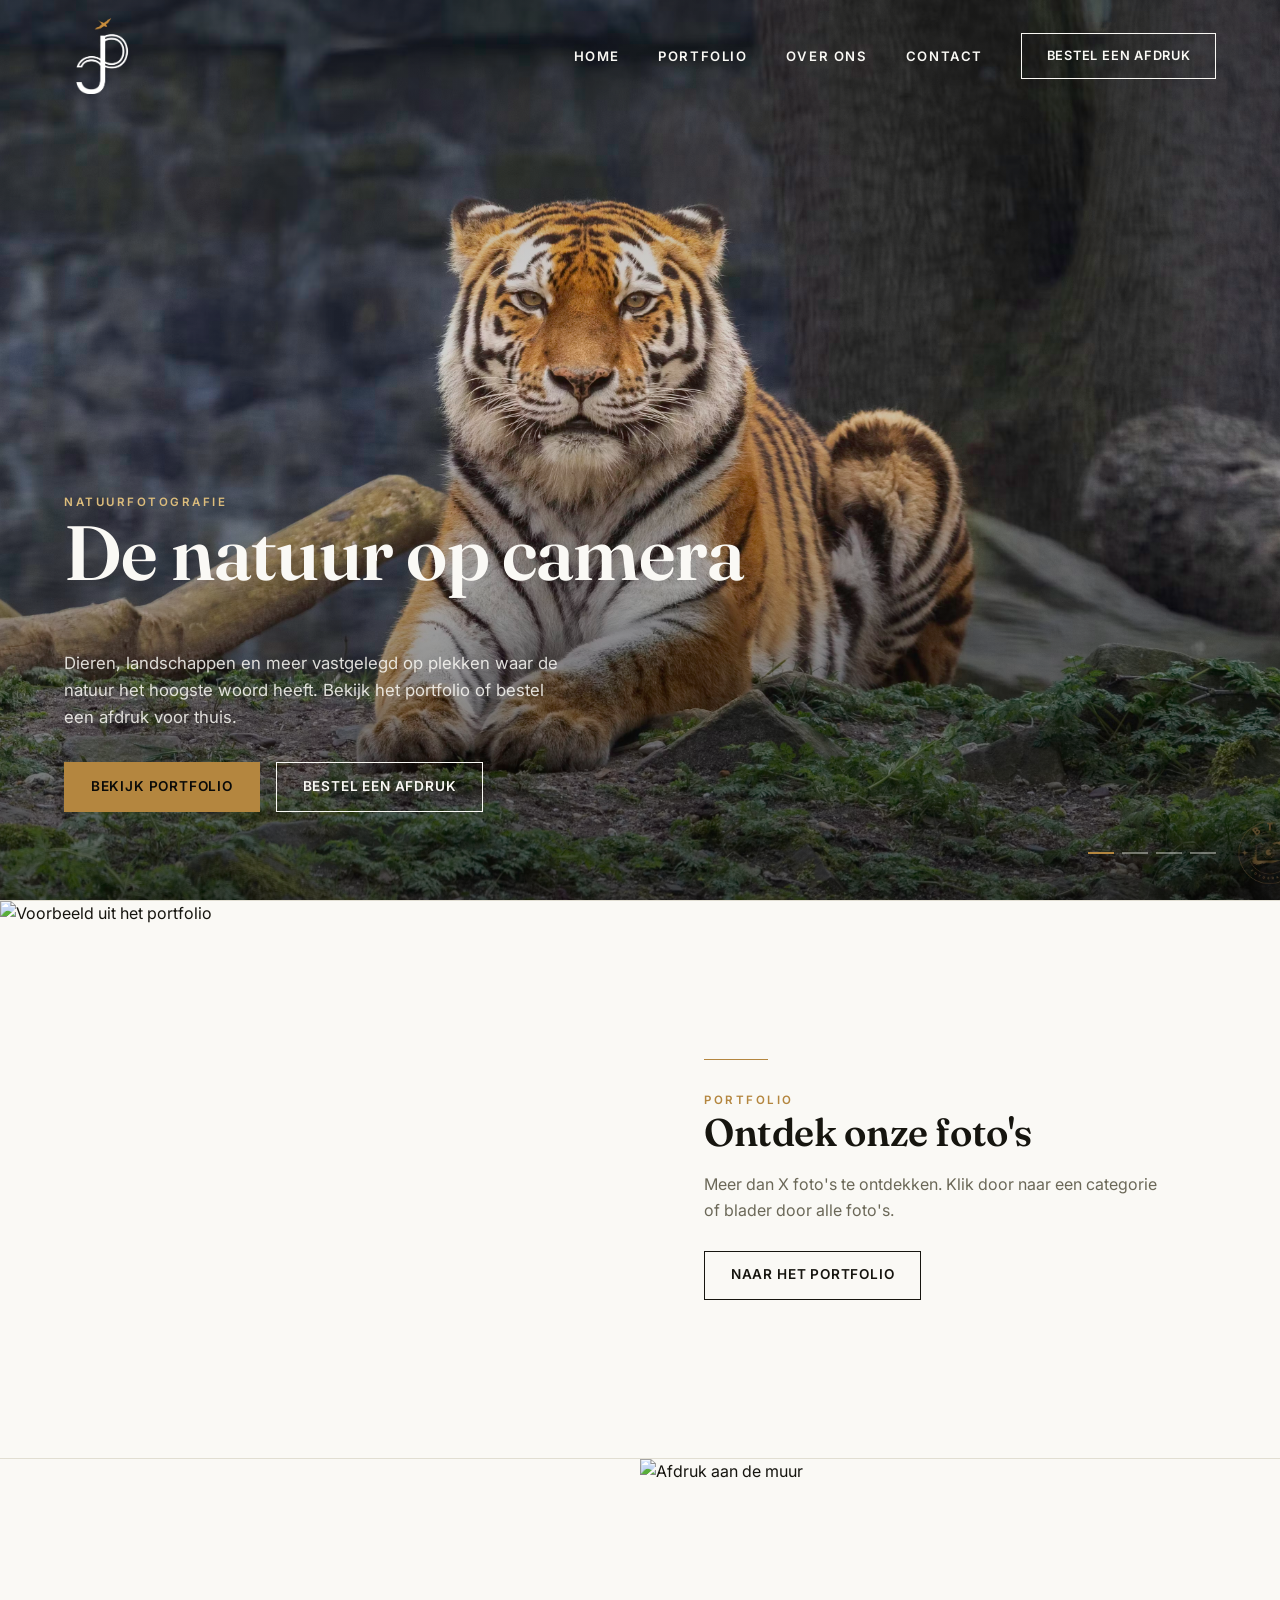
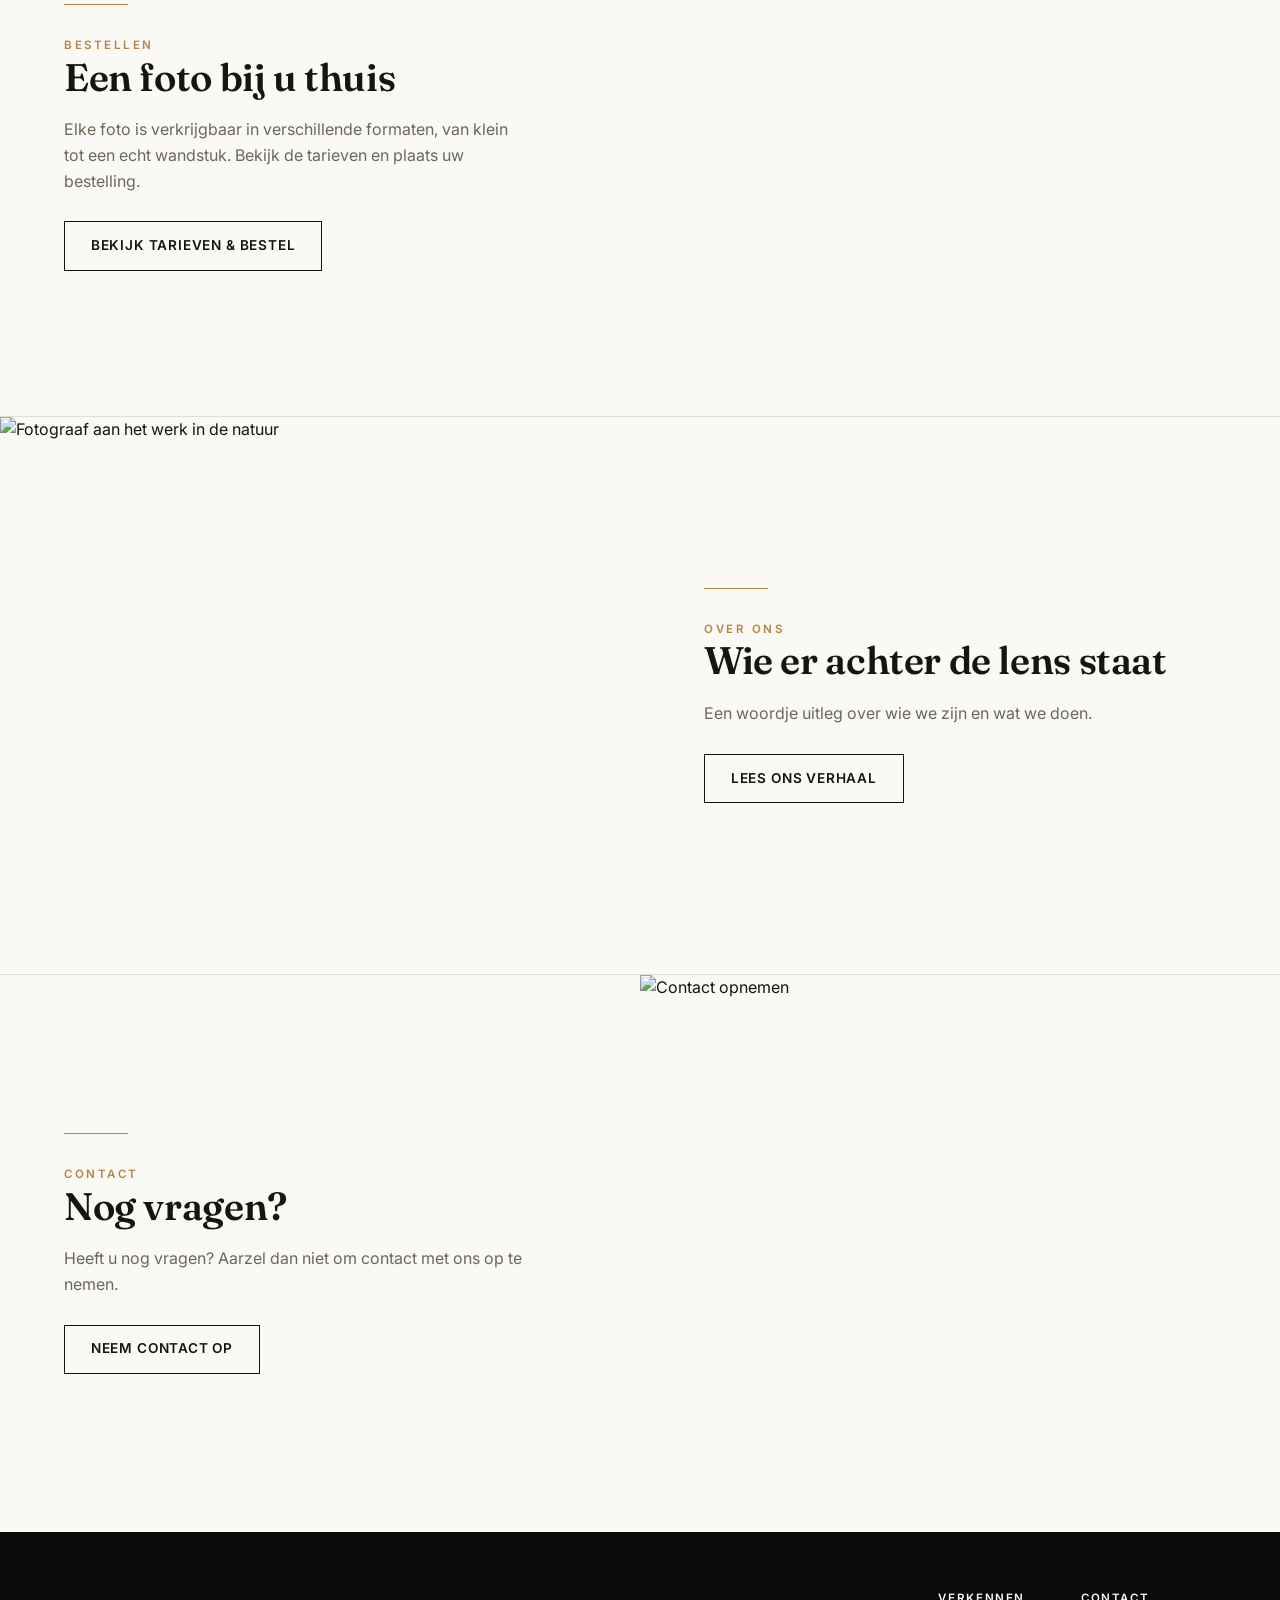
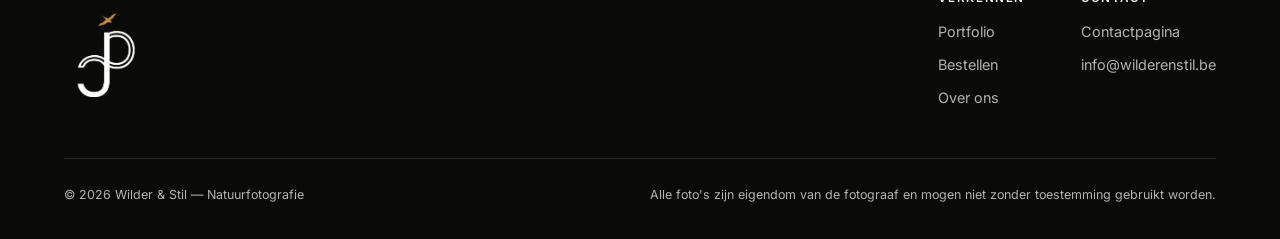
==== commit 5db0ed2c: "Remove scroll cue div from index.html Removed the scroll cue div from the hero section." ====
--- a/index.html
+++ b/index.html
@@ -50,7 +50,6 @@
   </div>
 
   <div class="hero-dots"></div>
-  <div class="scroll-cue"><span class="line"></span></div>
 </section>
 
 <!-- ============================================================ SCROLL-REVEAL BARS -->
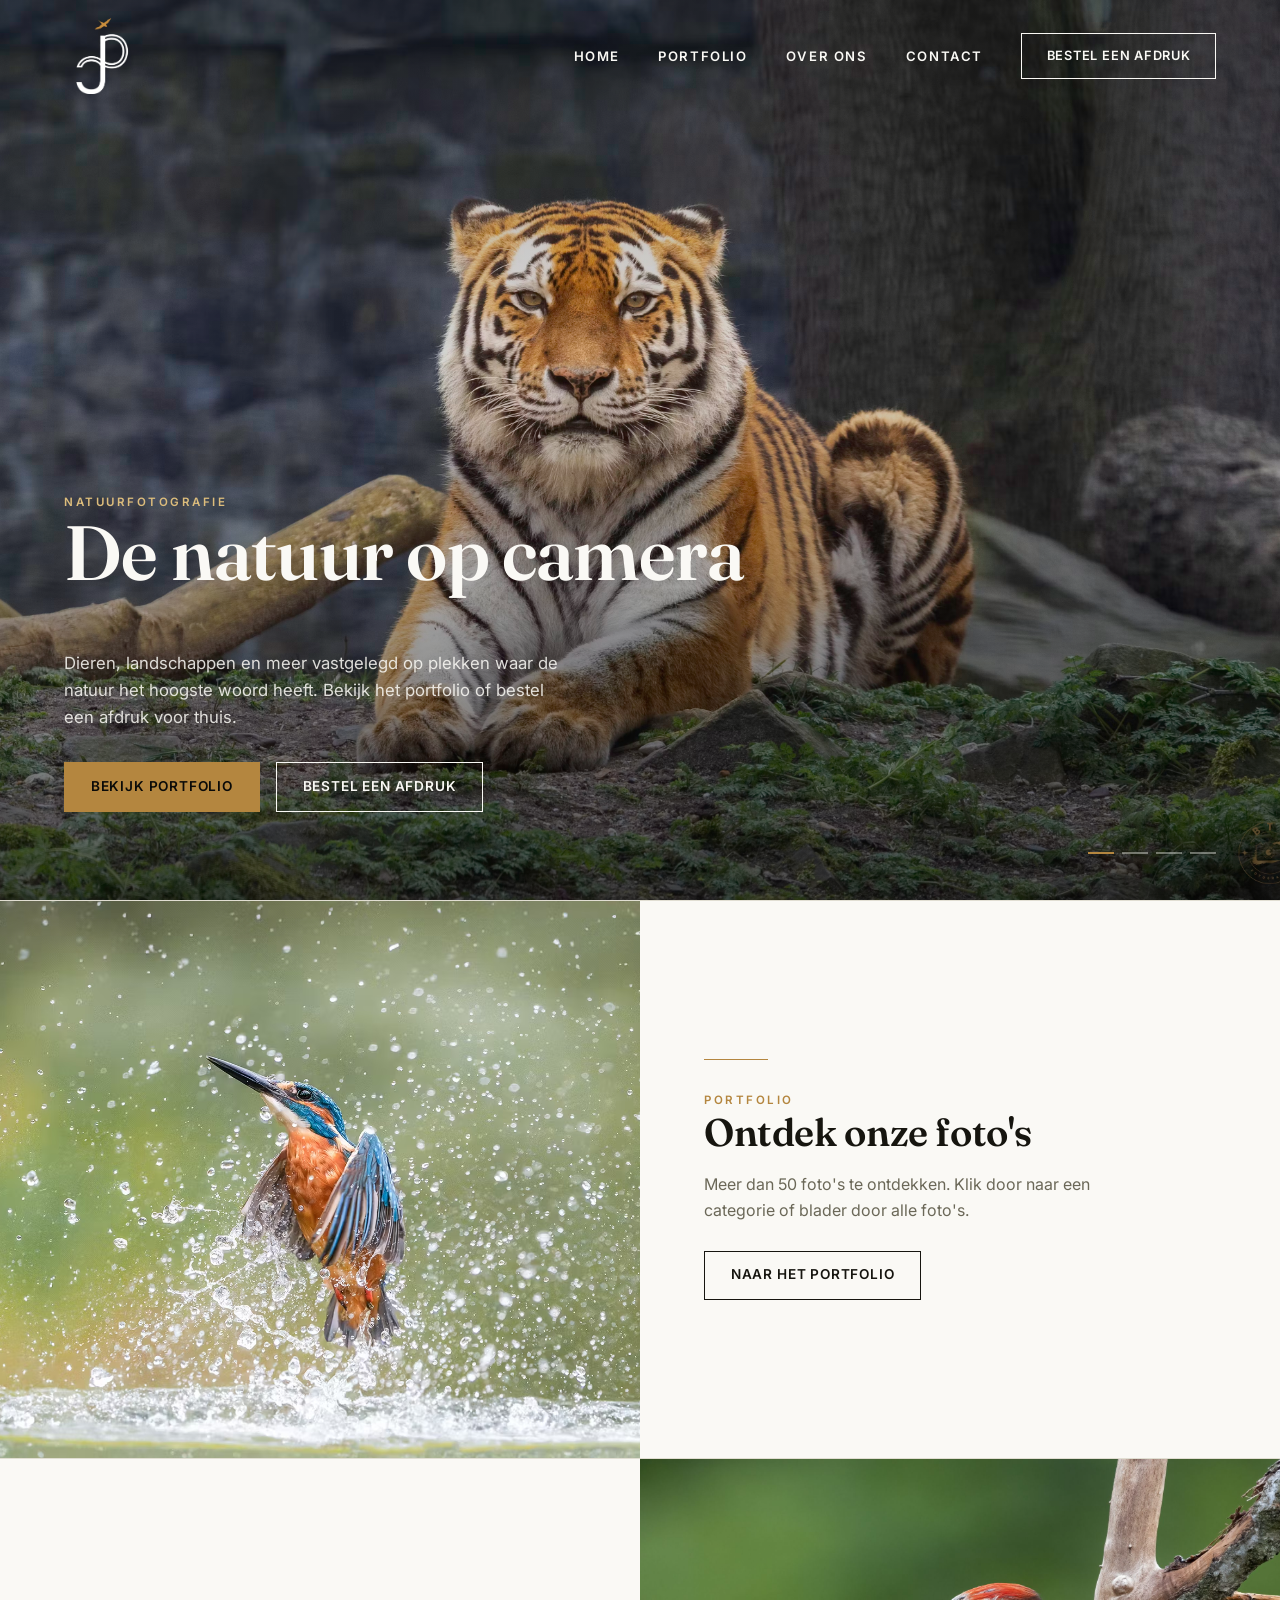
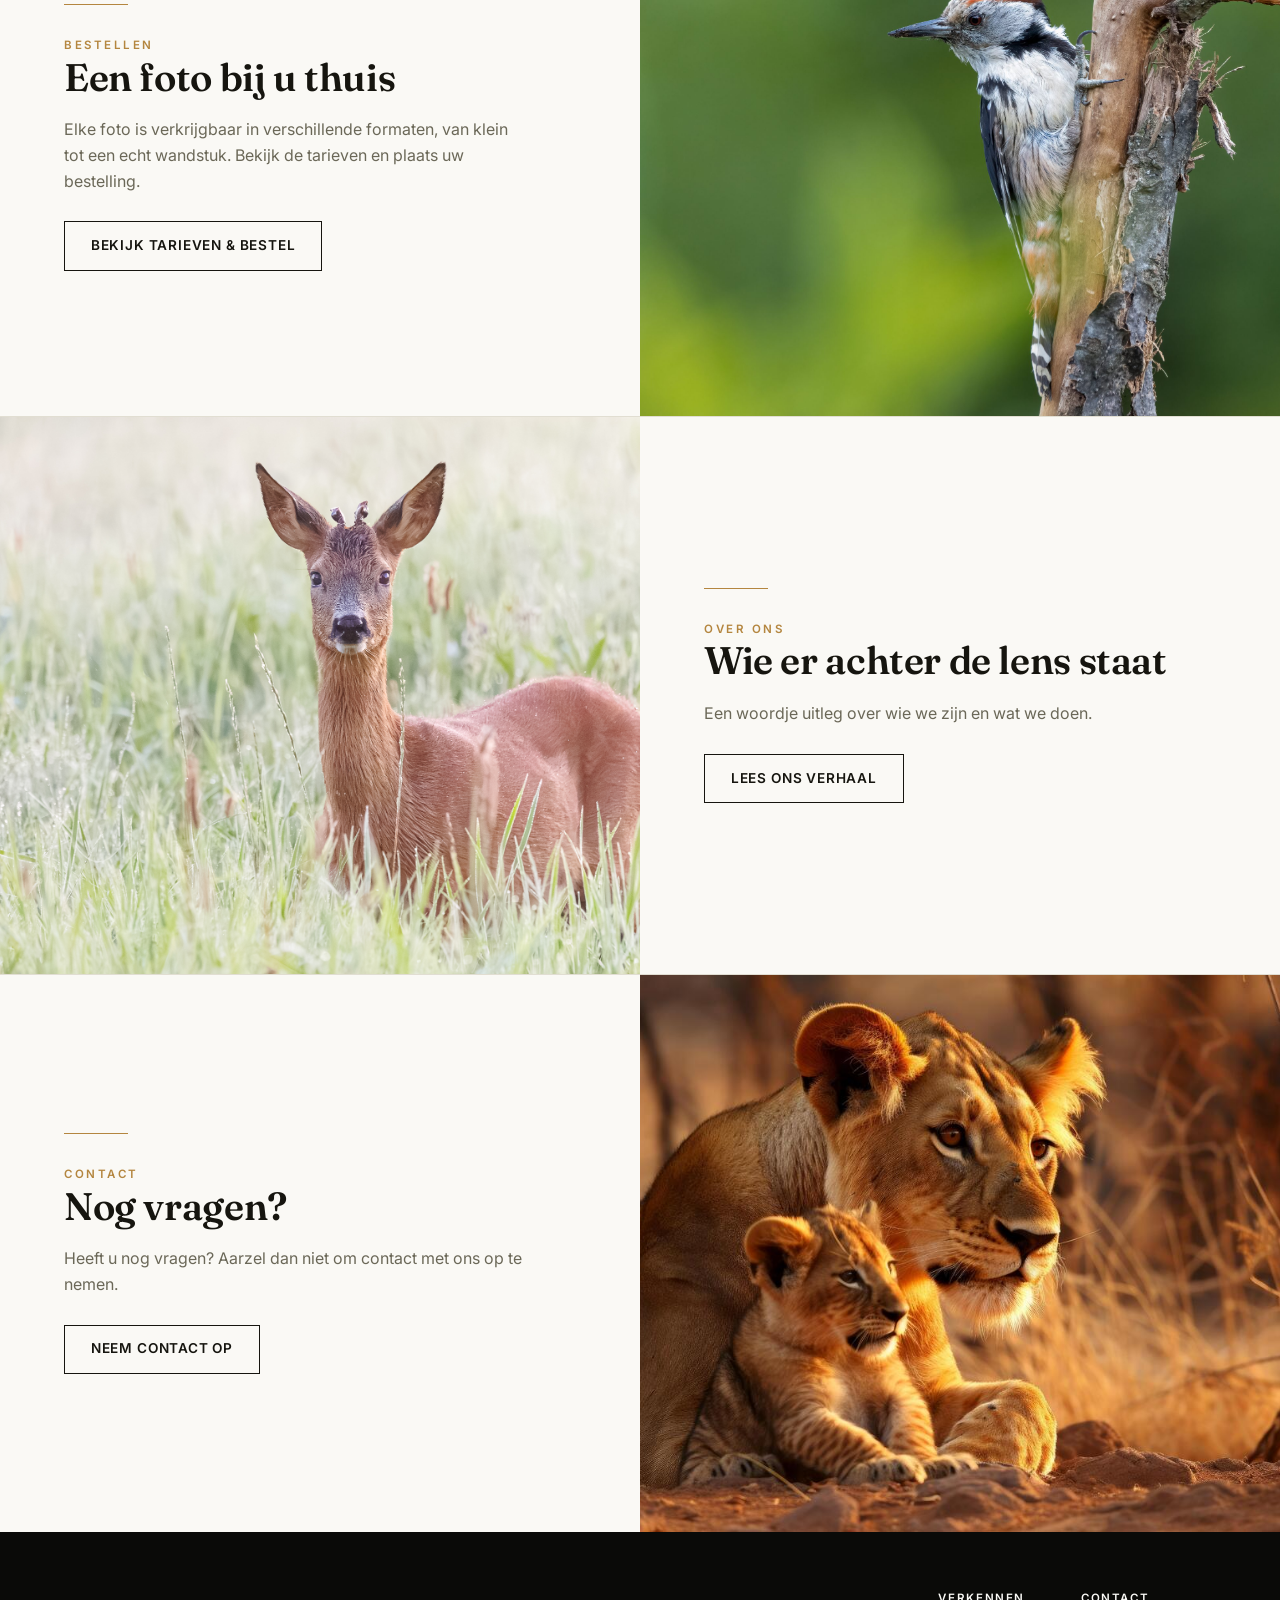
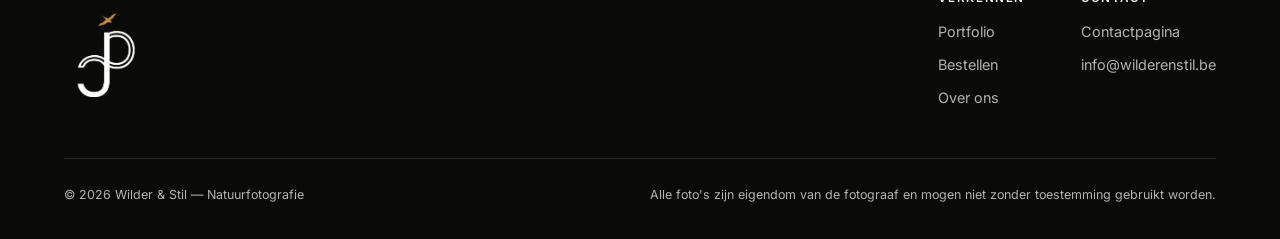
==== commit d7e5587d: "Update images and text in index.html" ====
--- a/index.html
+++ b/index.html
@@ -56,20 +56,20 @@
 <section class="bars">
 
   <div class="bar">
-    <div class="bar-media"><img src="images/bar-portfolio.jpg" alt="Voorbeeld uit het portfolio" loading="lazy"></div>
+    <div class="bar-media"><img src="images/index-1.jpg" alt="Spetters" loading="lazy"></div>
     <div class="bar-content">
       <div class="horizon"></div>
       <div class="opacity-group">
         <span class="eyebrow">Portfolio</span>
         <h3>Ontdek onze foto's</h3>
-        <p>Meer dan X foto's te ontdekken. Klik door naar een categorie of blader door alle foto's.</p>
+        <p>Meer dan 50 foto's te ontdekken. Klik door naar een categorie of blader door alle foto's.</p>
         <a class="btn btn-line" href="portfolio.html">Naar het portfolio</a>
       </div>
     </div>
   </div>
 
   <div class="bar">
-    <div class="bar-media"><img src="images/bar-bestellen.jpg" alt="Afdruk aan de muur" loading="lazy"></div>
+    <div class="bar-media"><img src="images/index-2.jpg" alt="Op de uitkijk" loading="lazy"></div>
     <div class="bar-content">
       <div class="horizon"></div>
       <div class="opacity-group">
@@ -82,7 +82,7 @@
   </div>
 
   <div class="bar">
-    <div class="bar-media"><img src="images/bar-over-ons.jpg" alt="Fotograaf aan het werk in de natuur" loading="lazy"></div>
+    <div class="bar-media"><img src="images/index-3.jpg" alt="Oog in oogr" loading="lazy"></div>
     <div class="bar-content">
       <div class="horizon"></div>
       <div class="opacity-group">
@@ -95,7 +95,7 @@
   </div>
 
   <div class="bar">
-    <div class="bar-media"><img src="images/bar-contact.jpg" alt="Contact opnemen" loading="lazy"></div>
+    <div class="bar-media"><img src="images/index-4.jpg" alt="Moeder en zoon in het dierenrijk" loading="lazy"></div>
     <div class="bar-content">
       <div class="horizon"></div>
       <div class="opacity-group">
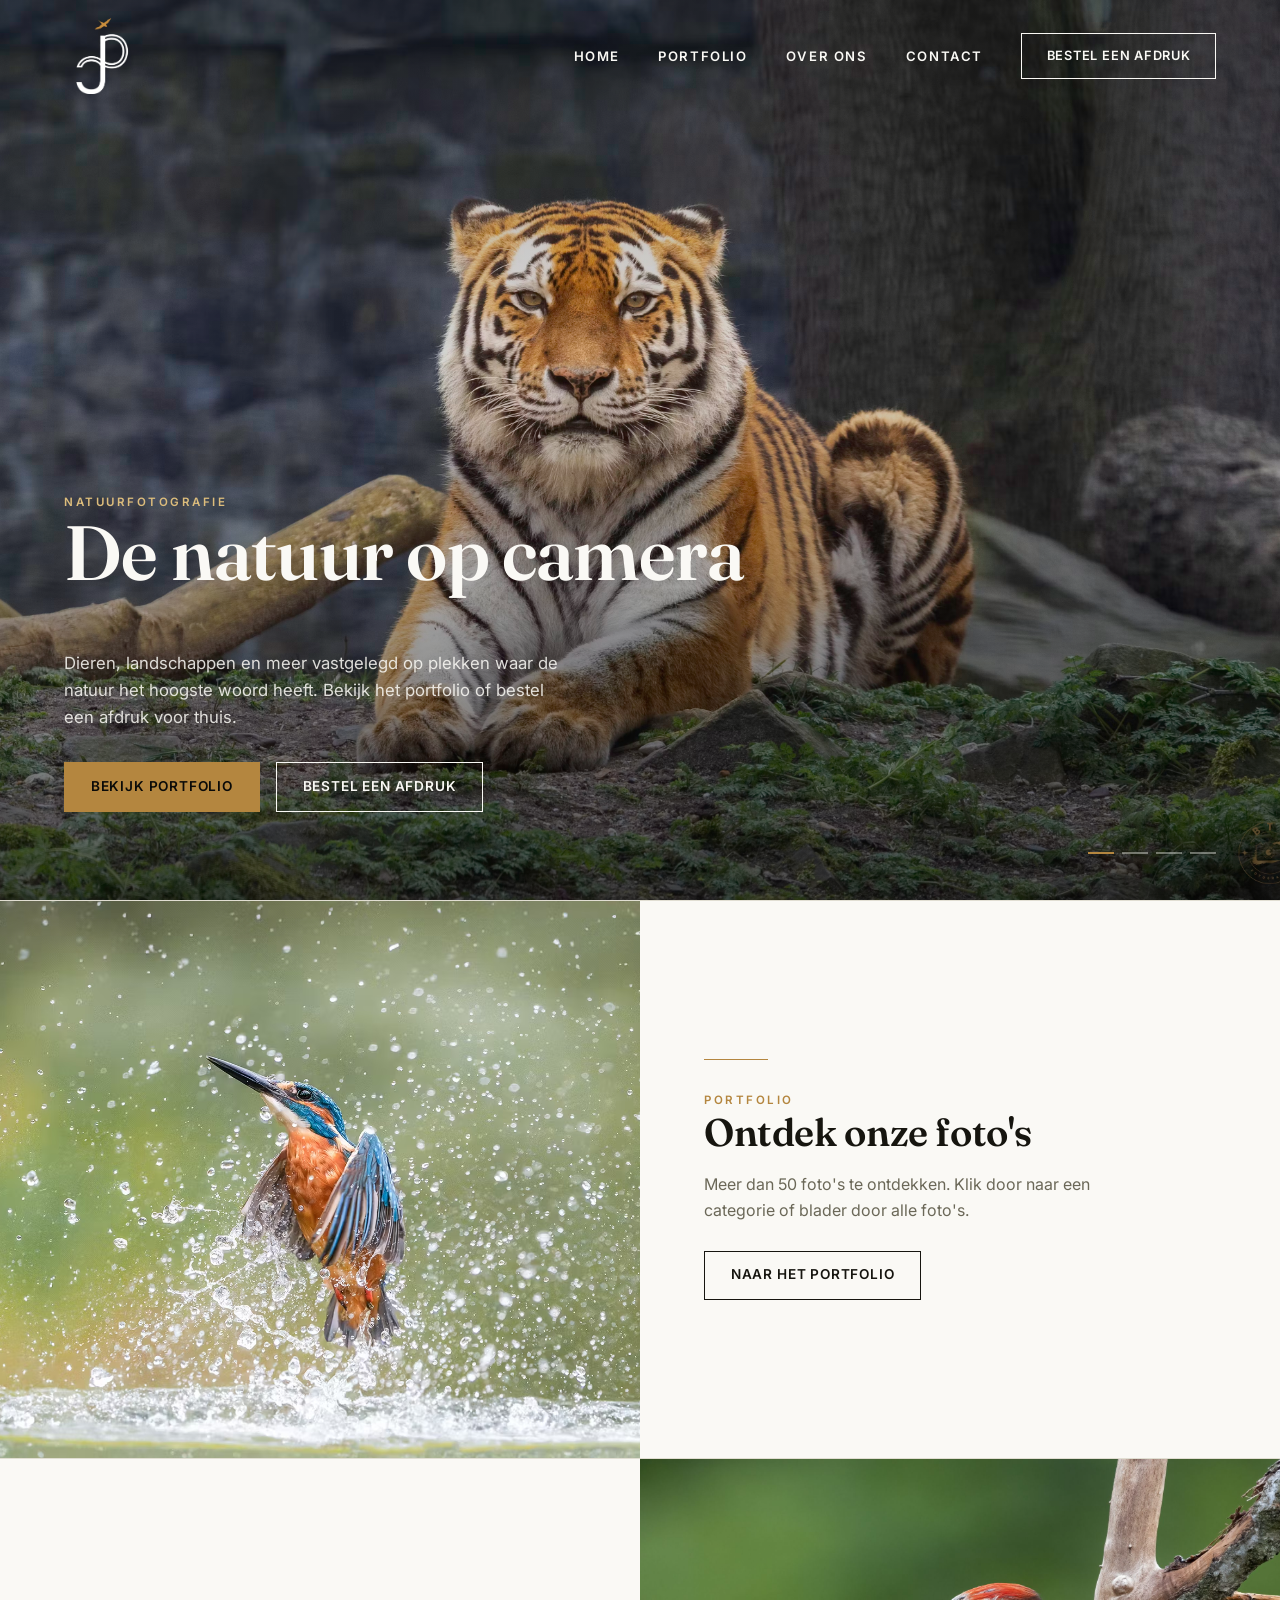
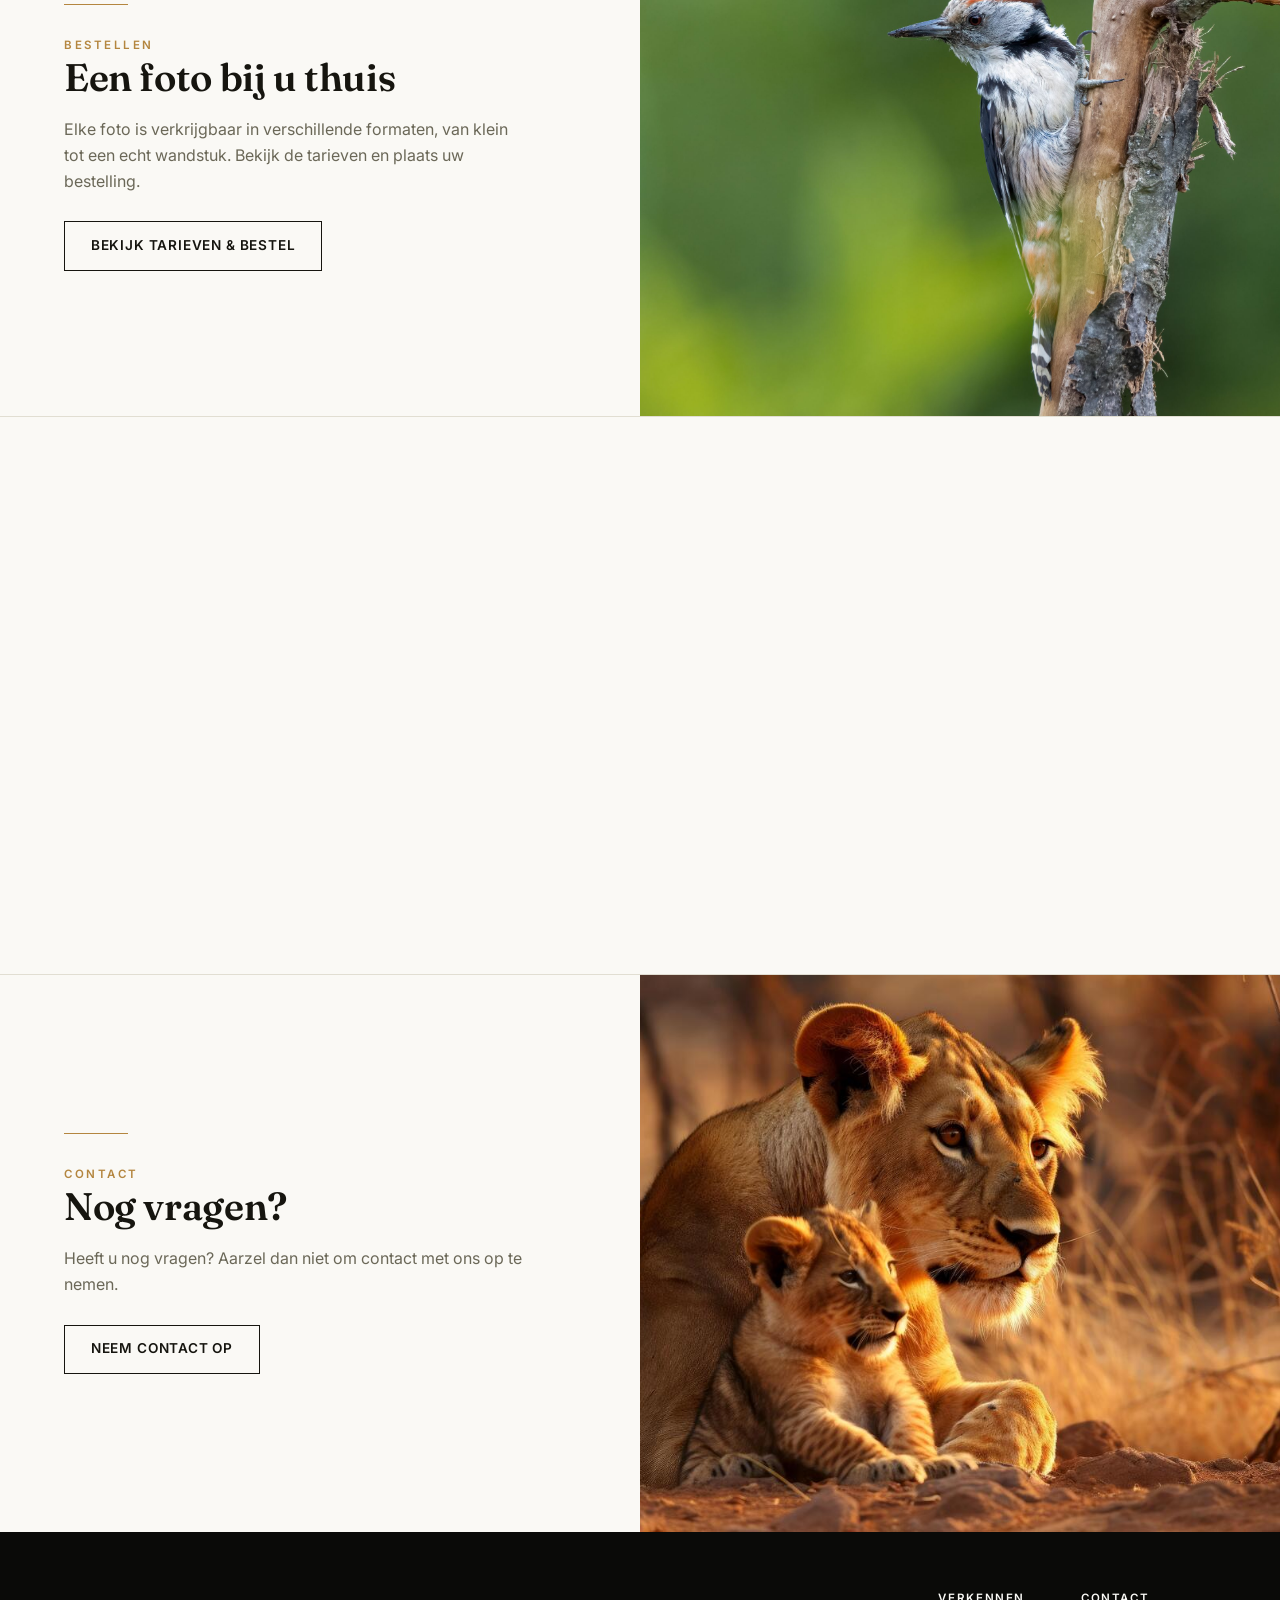
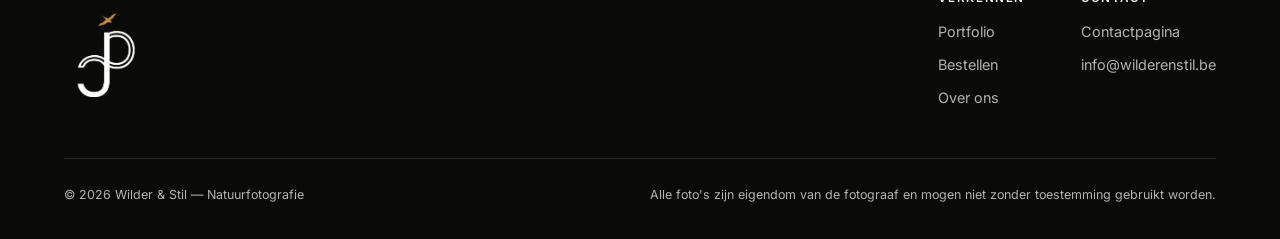
==== commit e767ff4d: "Update title and description in index.html" ====
--- a/index.html
+++ b/index.html
@@ -3,8 +3,8 @@
 <head>
 <meta charset="UTF-8">
 <meta name="viewport" content="width=device-width, initial-scale=1.0">
-<title>Wilder & Stil — Natuurfotografie</title>
-<meta name="description" content="Natuurfotografie die de rust en het licht van de wildernis vastlegt. Bekijk het portfolio en bestel een afdruk.">
+<title>CJP Natuurfotografie</title>
+<meta name="description" content="Natuurfotografie by Johan Paulussen & Chris Janssens">
 <link rel="preconnect" href="https://fonts.googleapis.com">
 <link href="https://fonts.googleapis.com/css2?family=Fraunces:opsz,wght@9..144,400;9..144,600;9..144,700&family=Inter:wght@400;500;600;700&display=swap" rel="stylesheet">
 <link rel="stylesheet" href="css/style.css">
--- a/css/style.css
+++ b/css/style.css
@@ -425,12 +425,14 @@
 
 /* ============================================================== FOTOGRID
    Twee kolommen op desktop, elke foto in haar eigen, natuurlijke
-   formaat (geen uitsnede) — liggende en staande foto's door elkaar.
-   Foto's die boven elkaar in dezelfde kolom staan, sluiten mooi aan
-   met een vaste tussenmarge. */
+   formaat (geen uitsnede). Een echte grid (i.p.v. CSS-columns) zodat
+   de bovenste rij foto's altijd netjes op dezelfde hoogte begint,
+   met een vaste tussenmarge tussen alle rijen en kolommen. */
 .photo-grid{
-  column-count: 2;
-  column-gap: 36px;
+  display: grid;
+  grid-template-columns: repeat(2, 1fr);
+  align-items: start;
+  gap: 40px 36px;
   max-width: 1560px;
   margin: 0 auto;
   padding: 64px var(--pad) 90px;
@@ -438,8 +440,6 @@
 .photo-card{
   position:relative;
   display:block;
-  break-inside: avoid;
-  margin-bottom: 36px;
   overflow:hidden;
   border-radius: 16px;
   background: var(--c-lijn-licht);
@@ -461,8 +461,7 @@
 .empty-state.zichtbaar{ display:block; }
 
 @media (max-width: 860px){
-  .photo-grid{ column-count: 1; padding: 32px var(--pad) 70px; }
-  .photo-card{ margin-bottom: 24px; }
+  .photo-grid{ grid-template-columns: 1fr; gap: 24px; padding: 32px var(--pad) 70px; }
   .photo-card .titel-strip{ font-size: 1.05rem; padding: 18px 20px; }
 }
 
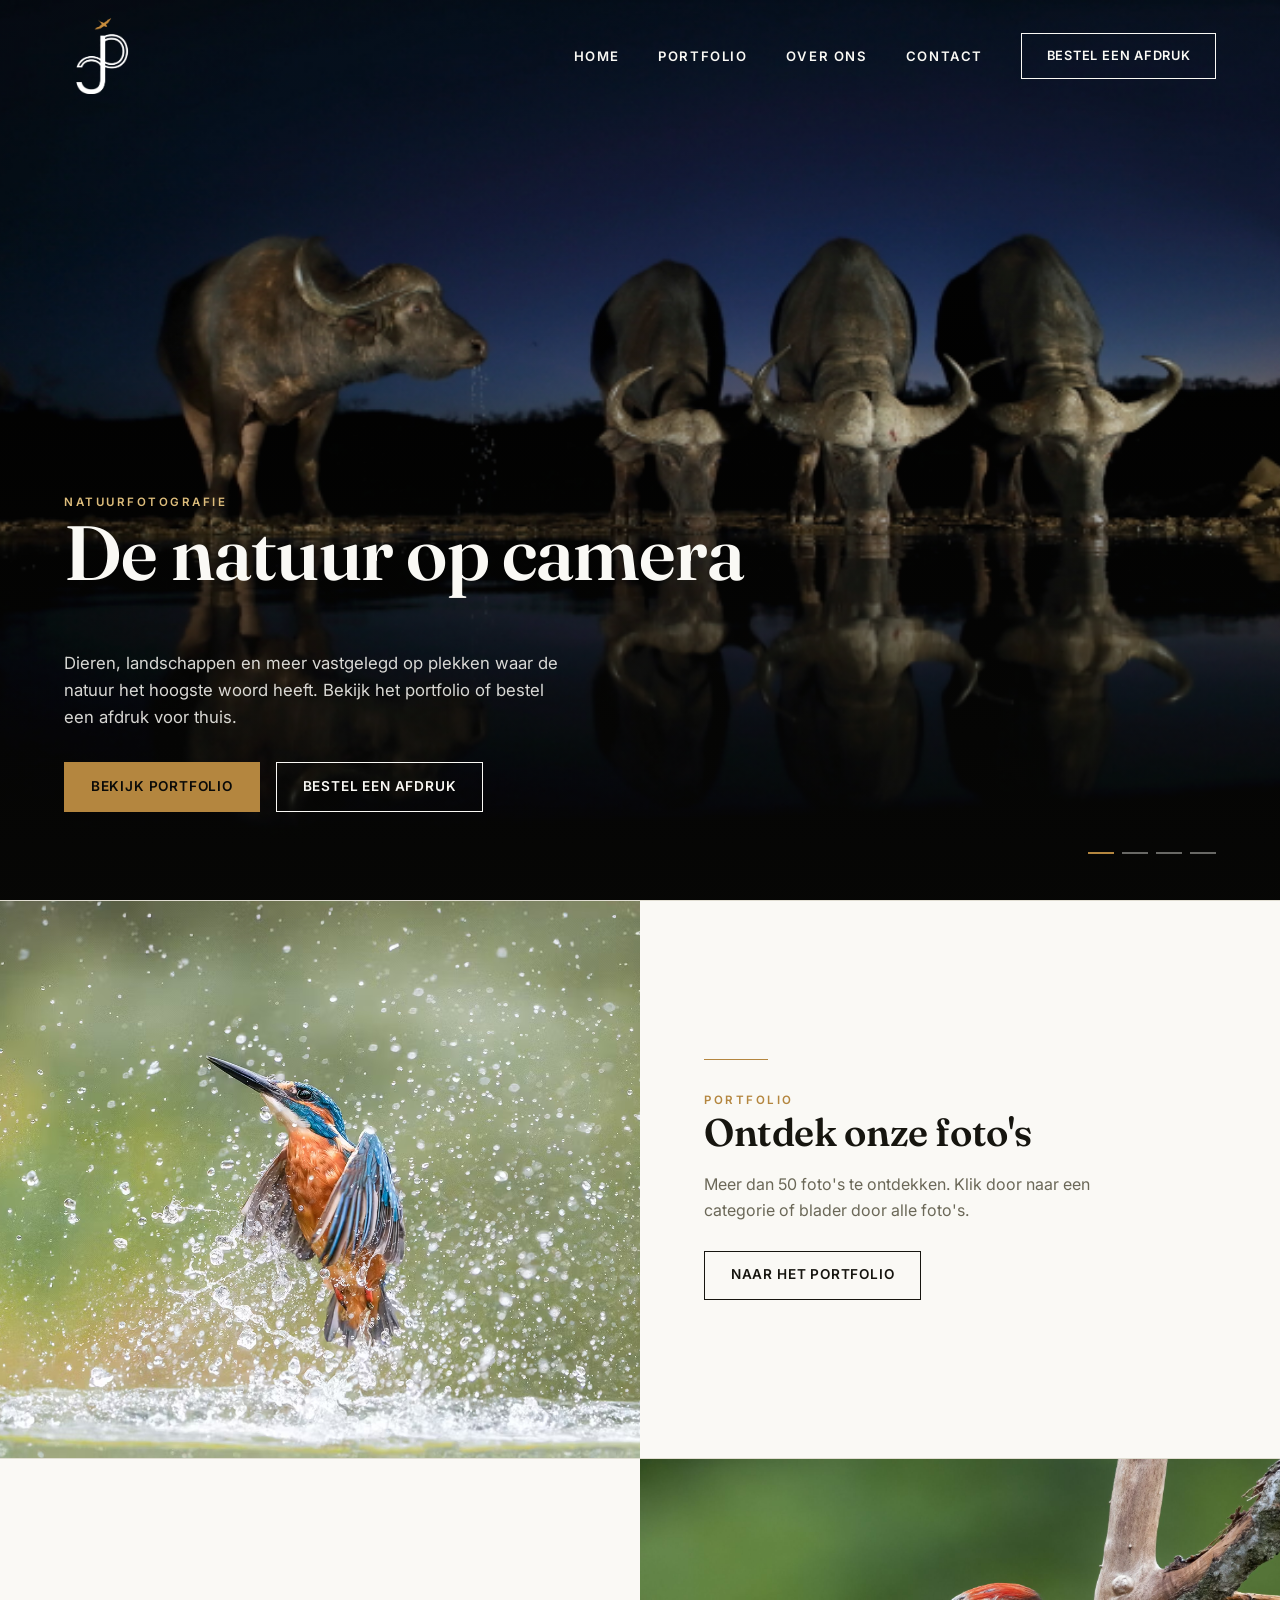
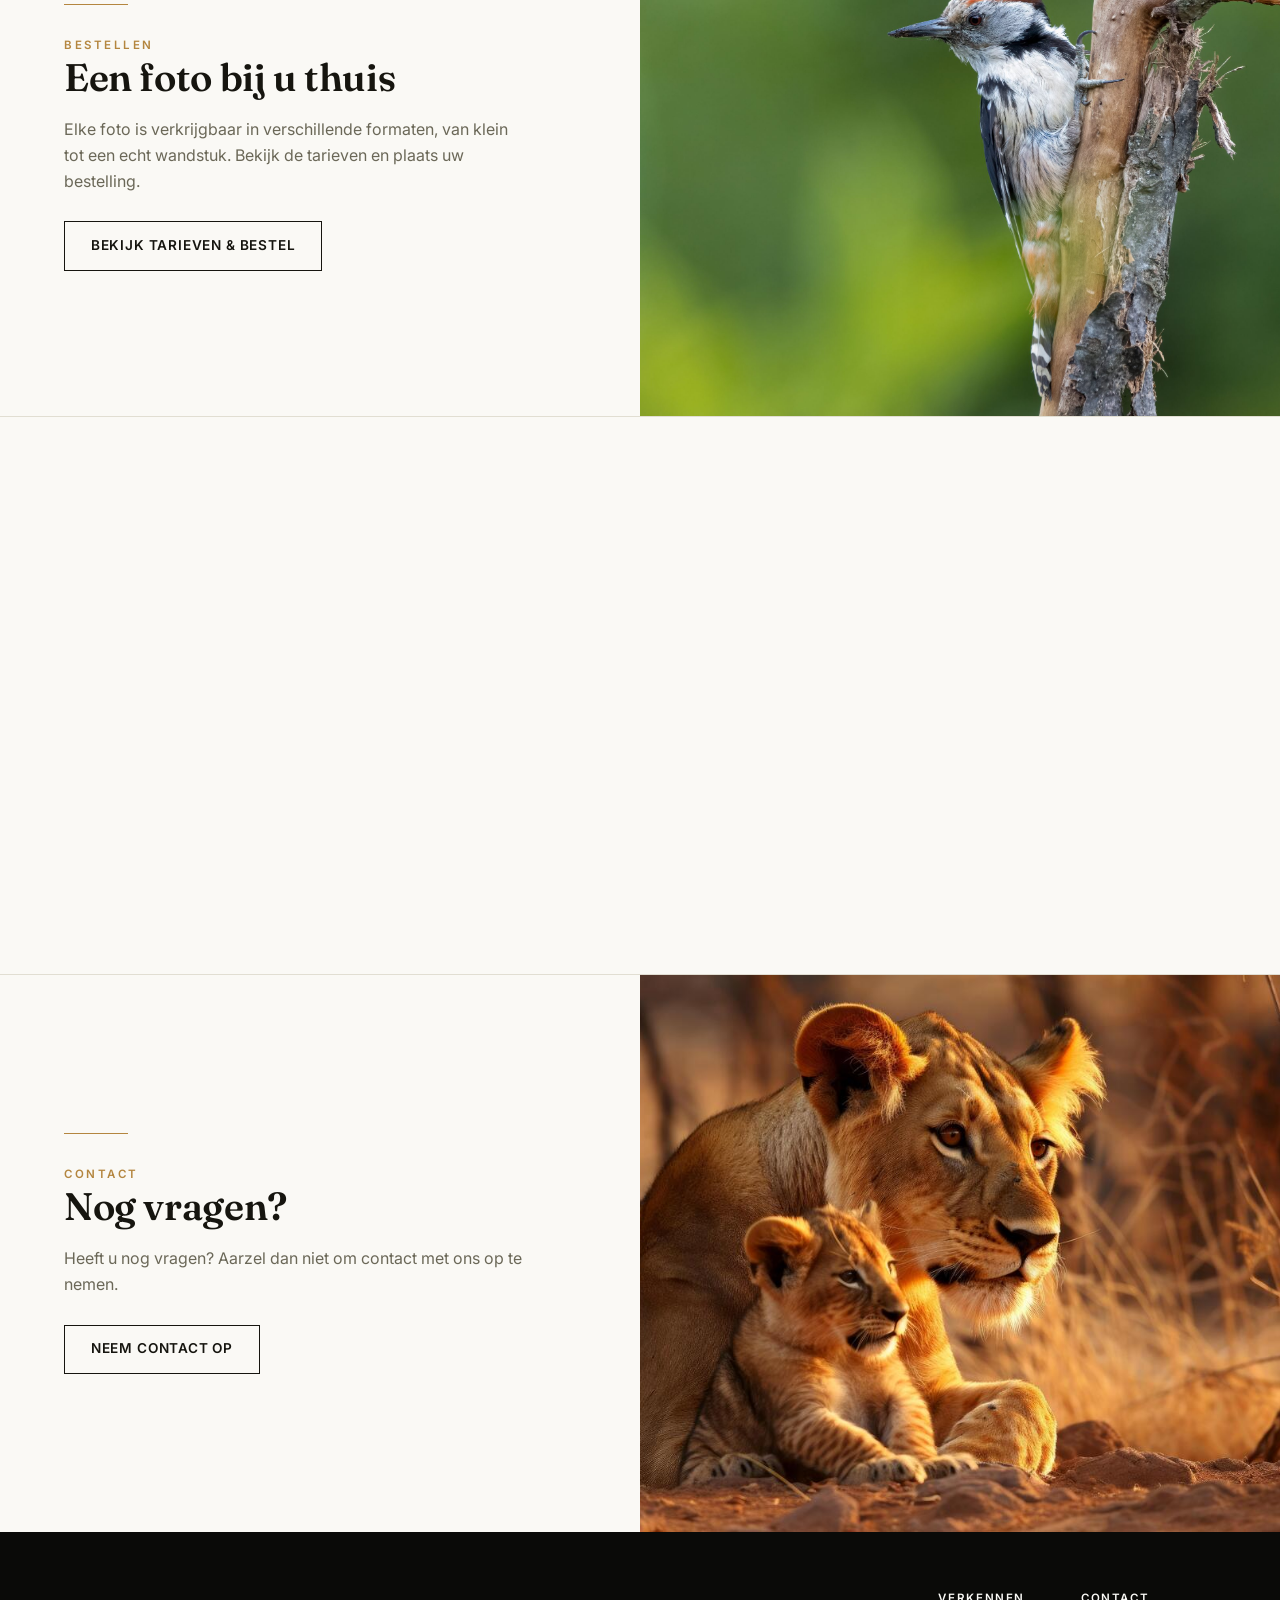
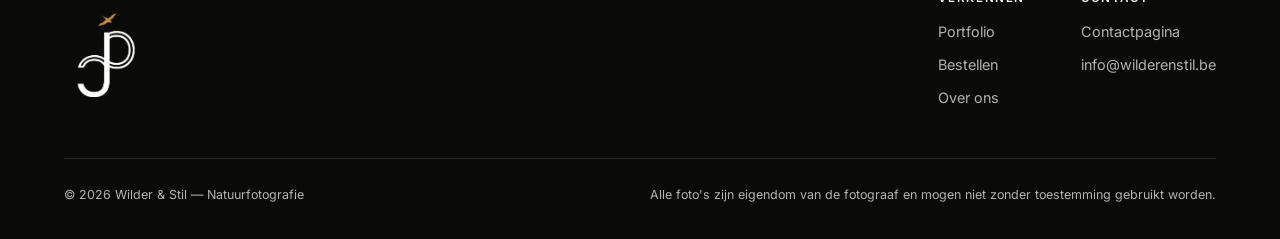
==== commit 962b3bd3: "Update hero slideshow background image" ====
--- a/index.html
+++ b/index.html
@@ -34,7 +34,7 @@
 
 <!-- ============================================================ HERO SLIDESHOW -->
 <section class="hero">
-  <div class="hero-slide is-active" style="background-image:url('images/slide-1.jpg')"></div>
+  <div class="hero-slide is-active" style="background-image:url('images/JP27.JPG')"></div>
   <div class="hero-slide" style="background-image:url('images/slide-2.jpg')"></div>
   <div class="hero-slide" style="background-image:url('images/slide-3.jpg')"></div>
   <div class="hero-slide" style="background-image:url('images/slide-4.jpg')"></div>
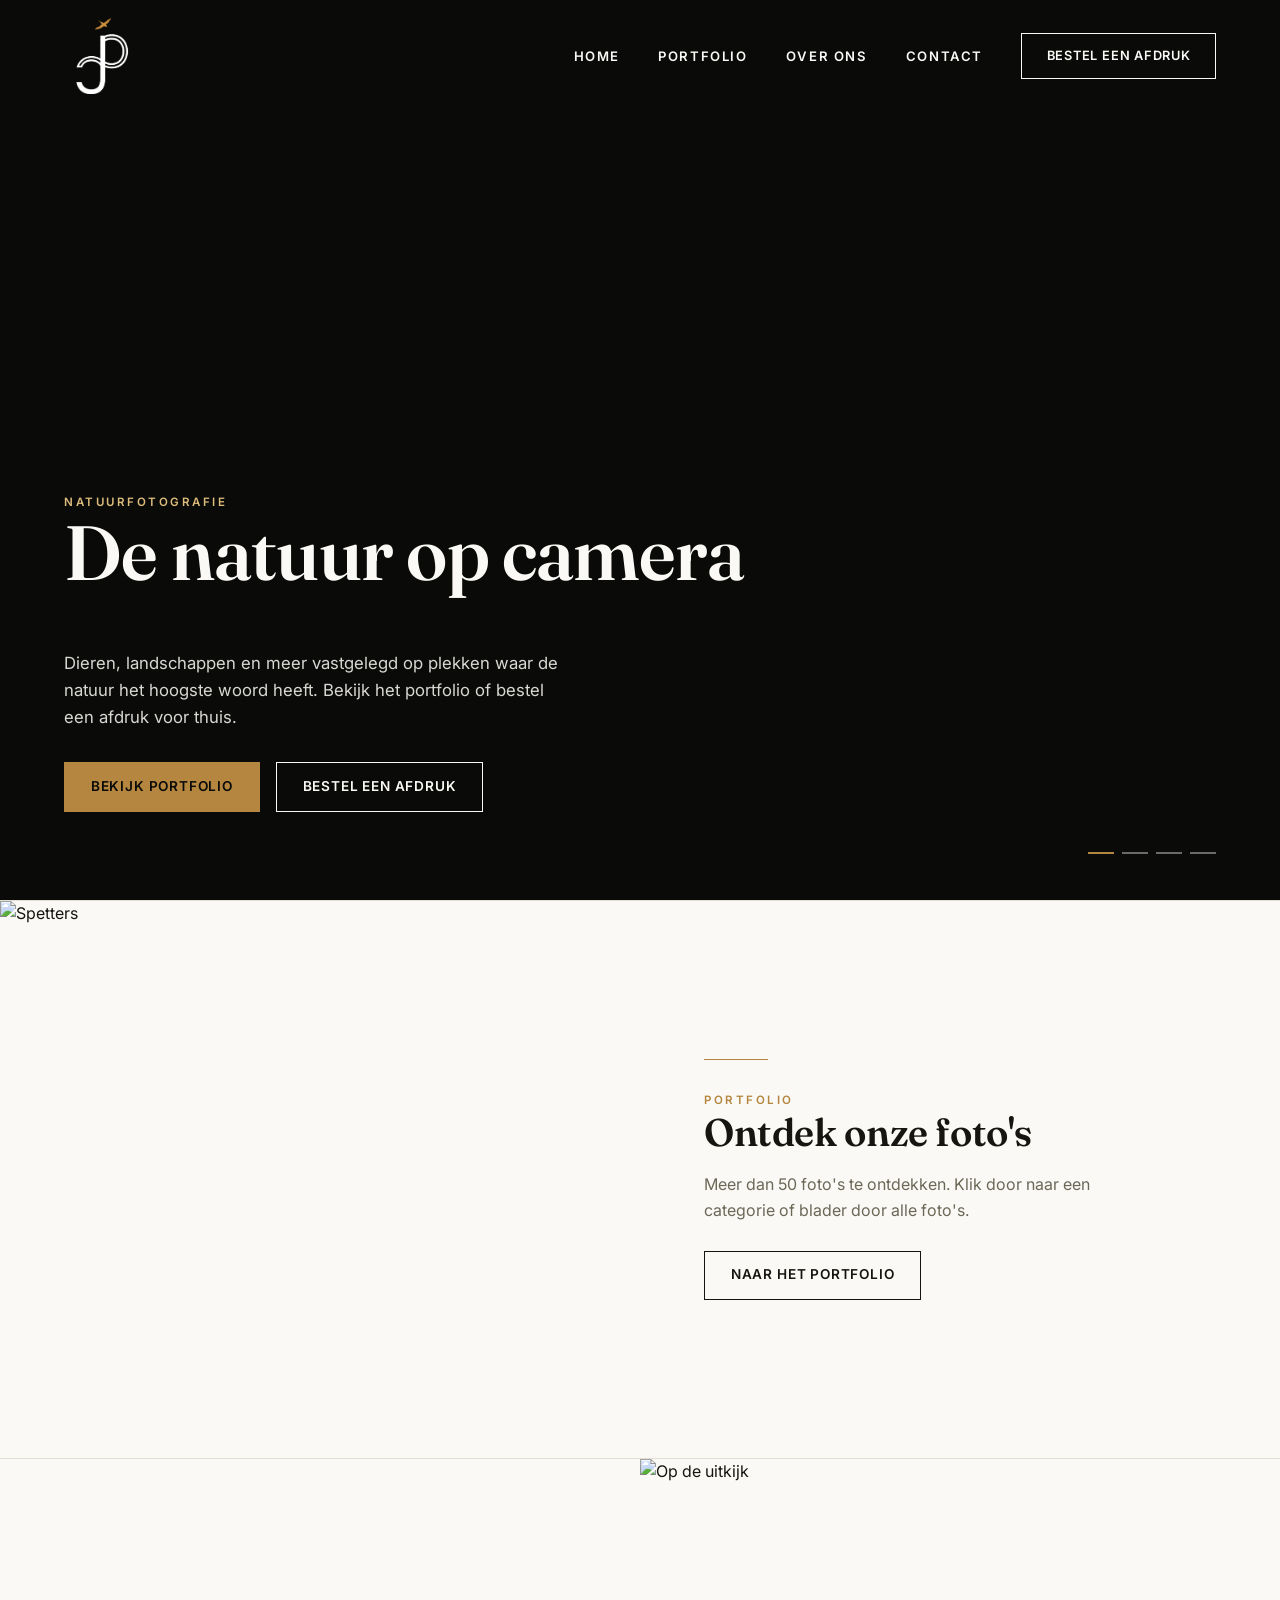
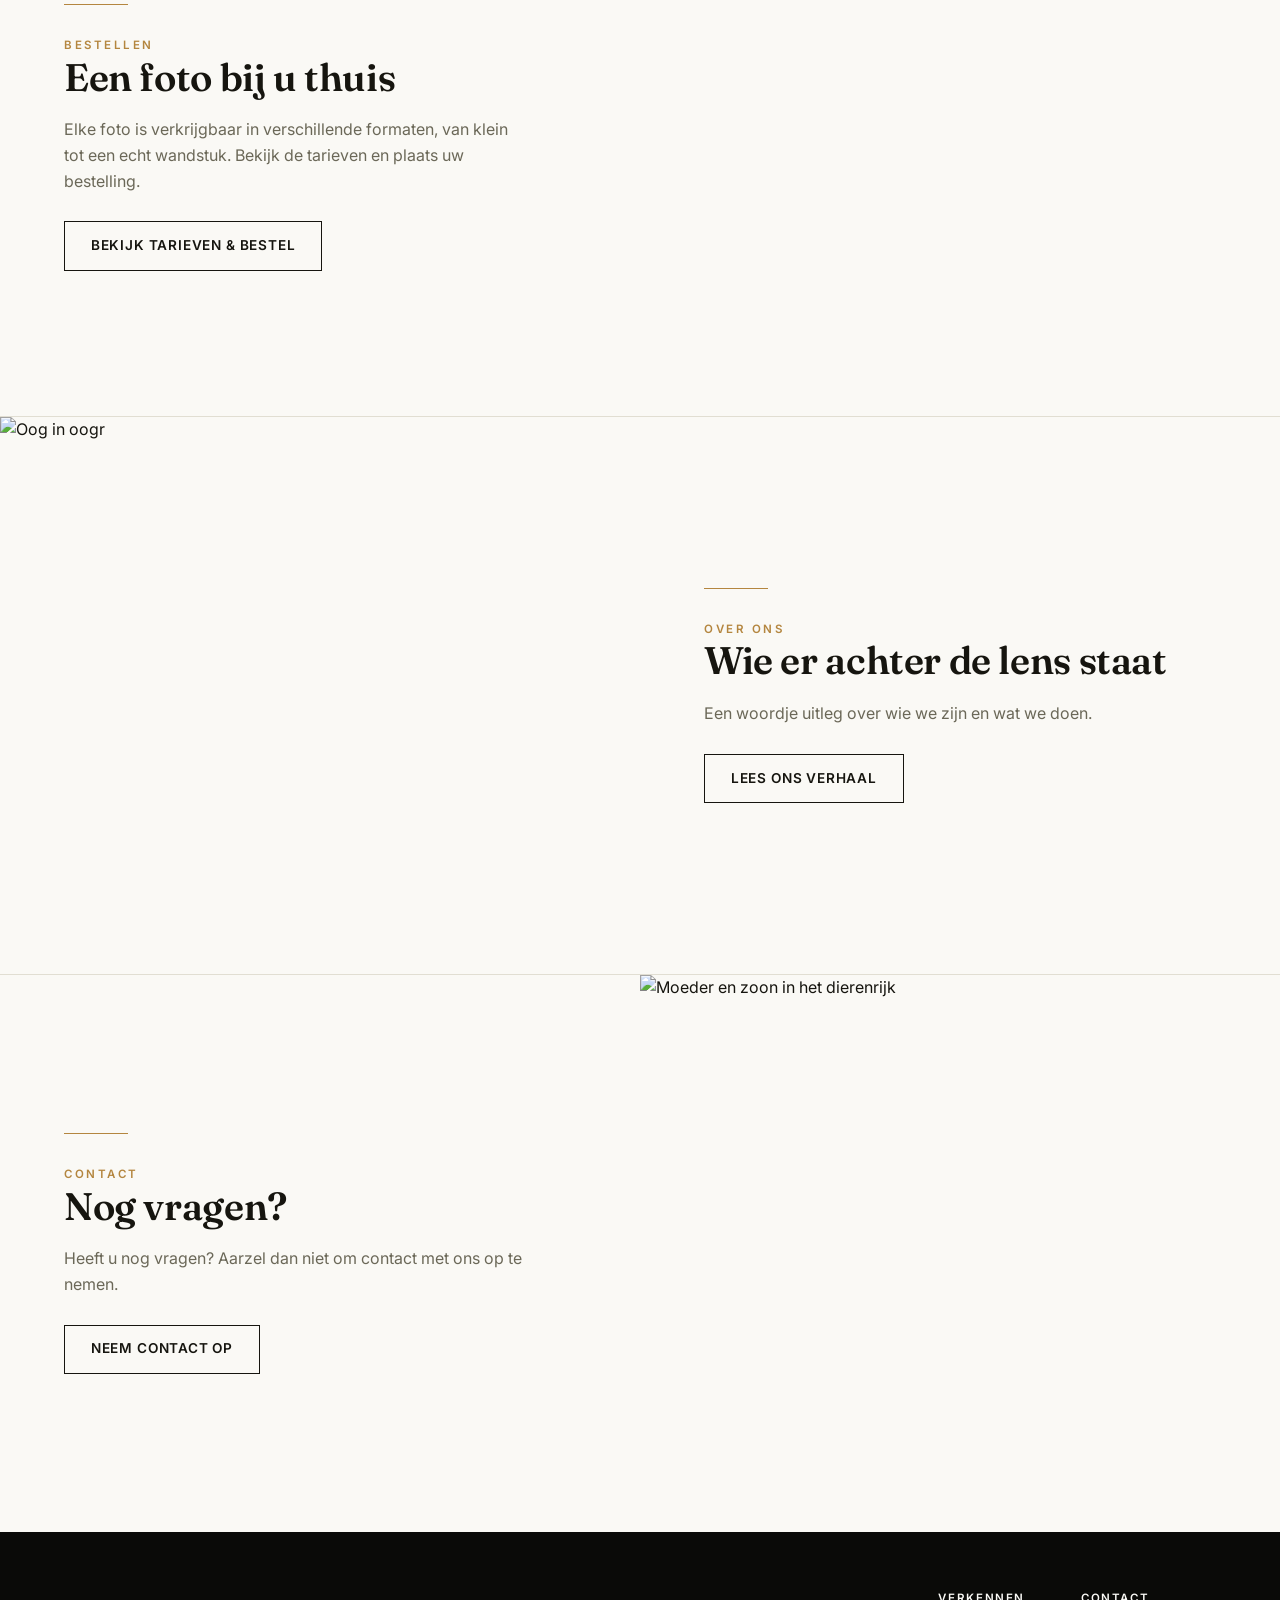
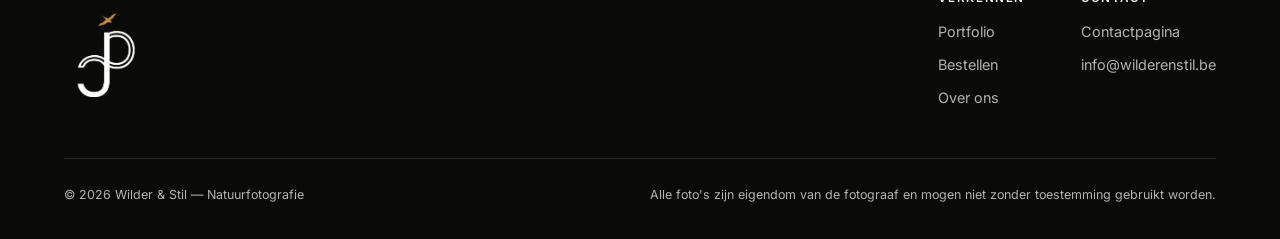
==== commit f138f76f: "Update hero slideshow background image" ====
--- a/index.html
+++ b/index.html
@@ -34,7 +34,7 @@
 
 <!-- ============================================================ HERO SLIDESHOW -->
 <section class="hero">
-  <div class="hero-slide is-active" style="background-image:url('images/JP27.JPG')"></div>
+  <div class="hero-slide is-active" style="background-image:url('images/slide-1.JPG')"></div>
   <div class="hero-slide" style="background-image:url('images/slide-2.jpg')"></div>
   <div class="hero-slide" style="background-image:url('images/slide-3.jpg')"></div>
   <div class="hero-slide" style="background-image:url('images/slide-4.jpg')"></div>
--- a/css/style.css
+++ b/css/style.css
@@ -1,4 +1,4 @@
-/* ==========================================================================
+/* =========================================================================
    NATUURFOTOGRAFIE — stijlsysteem
    Kleur: ivoor / inkt / noir met een goud-accent.
    Type: Fraunces (display, met karakter) + Inter (body/UI).
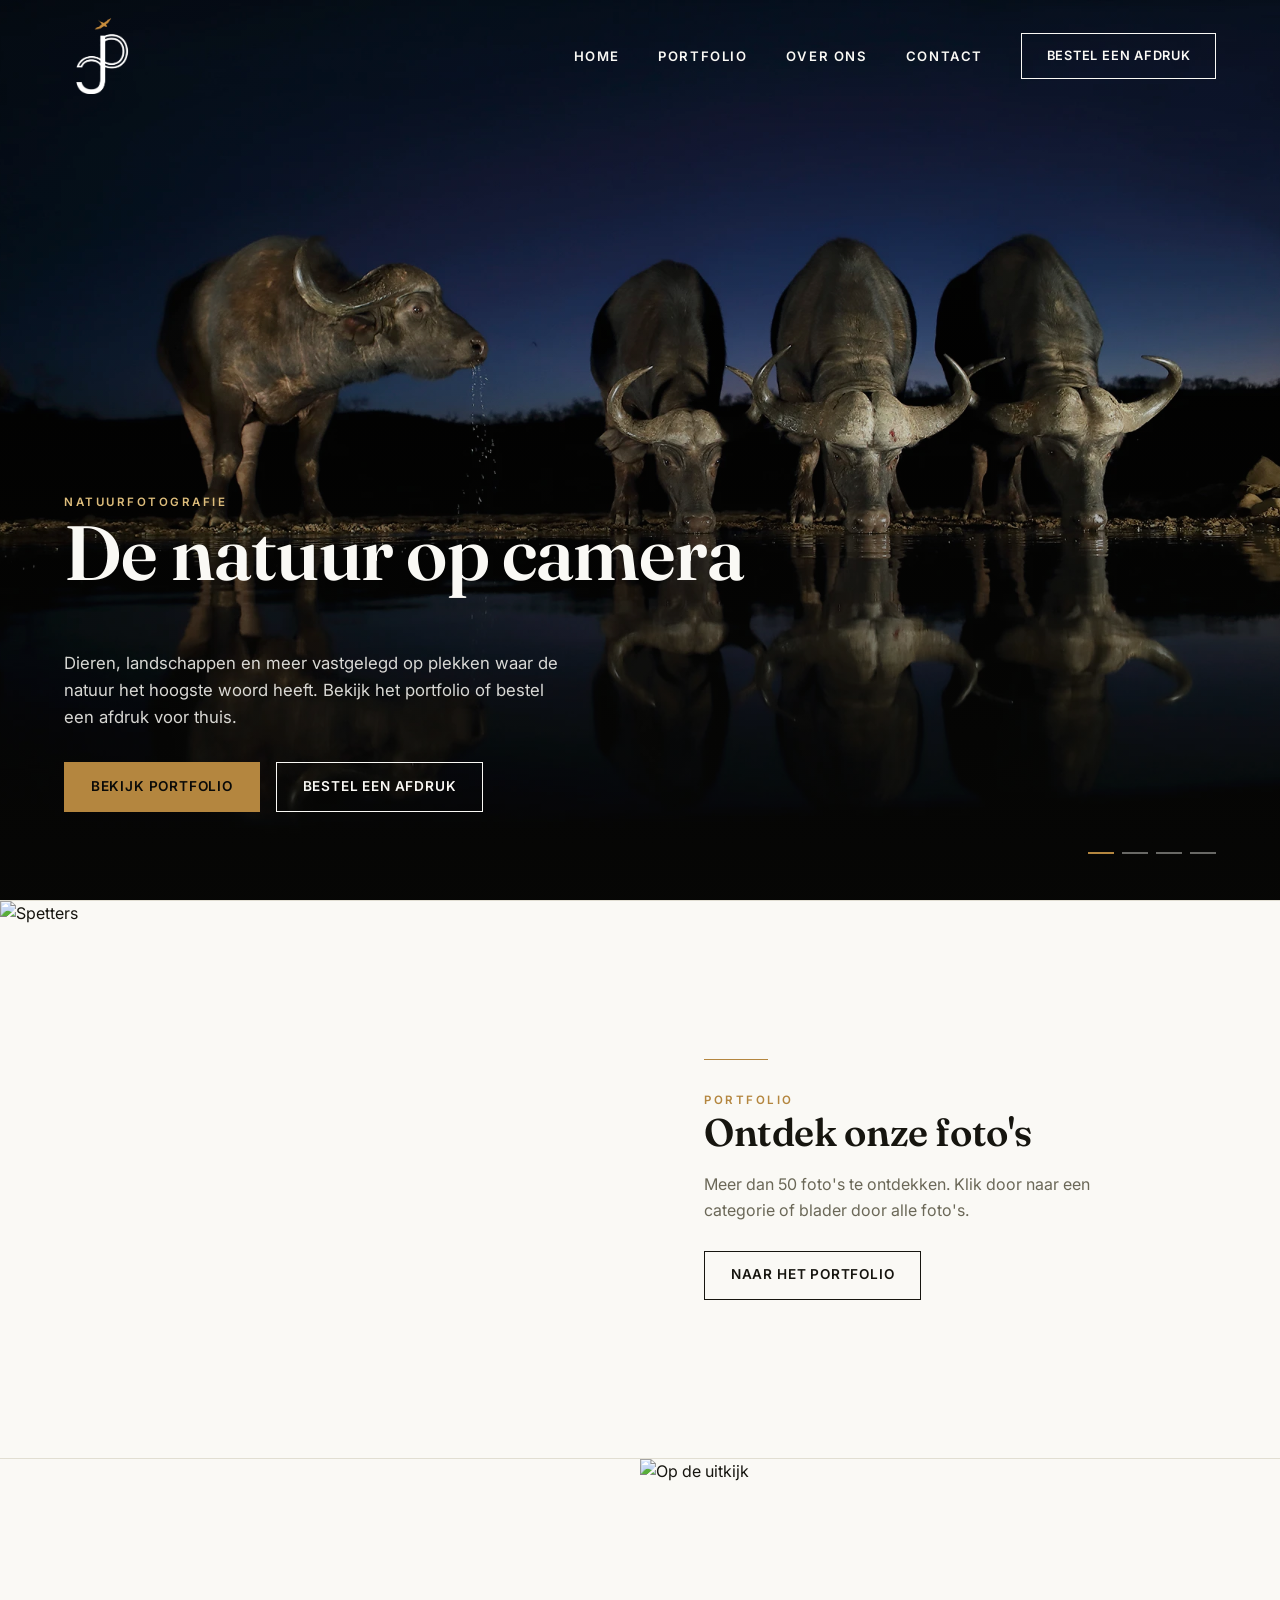
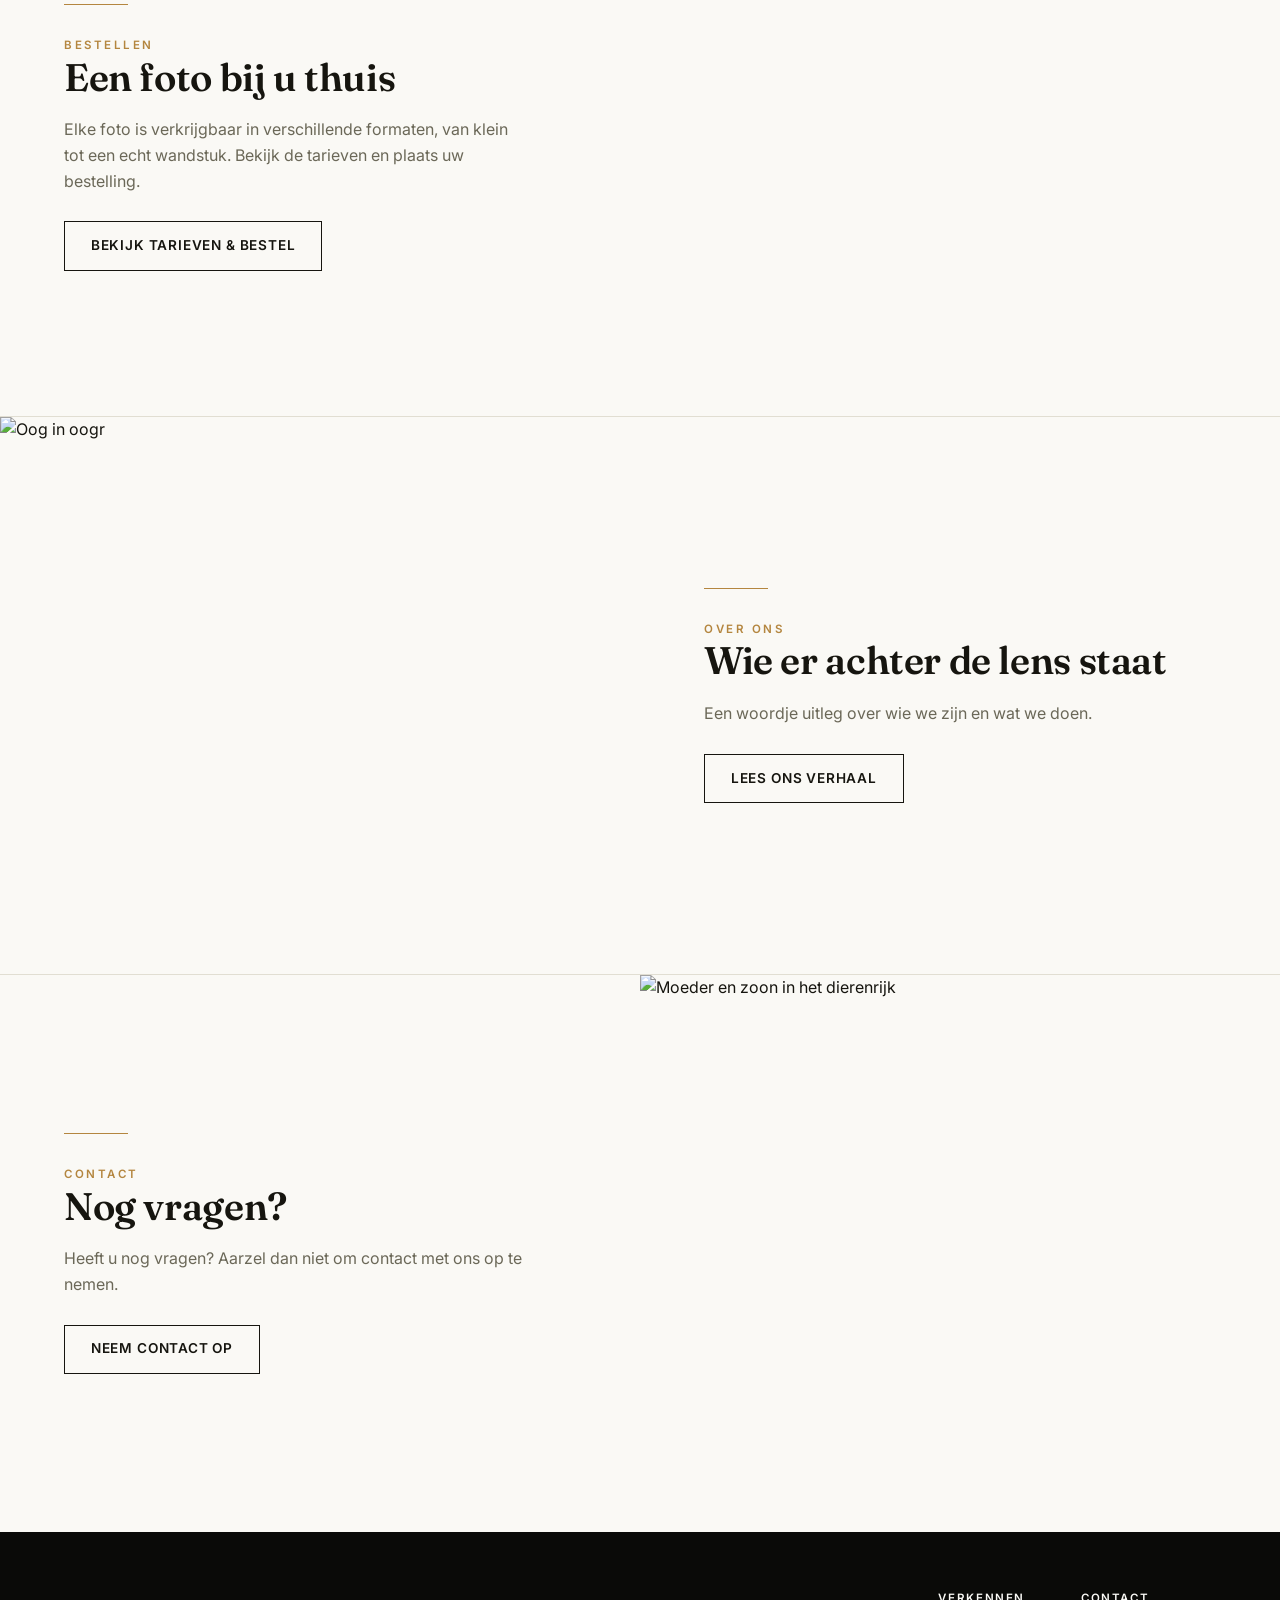
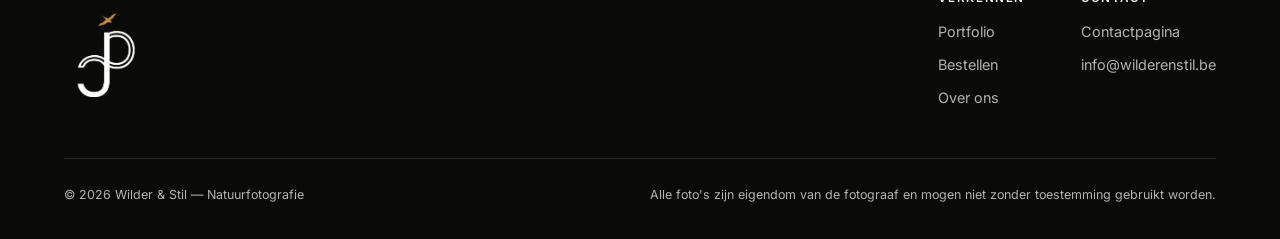
==== commit 080a3bbd: "Update hero slideshow images to WebP format" ====
--- a/index.html
+++ b/index.html
@@ -34,10 +34,10 @@
 
 <!-- ============================================================ HERO SLIDESHOW -->
 <section class="hero">
-  <div class="hero-slide is-active" style="background-image:url('images/slide-1.JPG')"></div>
-  <div class="hero-slide" style="background-image:url('images/slide-2.jpg')"></div>
-  <div class="hero-slide" style="background-image:url('images/slide-3.jpg')"></div>
-  <div class="hero-slide" style="background-image:url('images/slide-4.jpg')"></div>
+  <div class="hero-slide is-active" style="background-image:url('images/slide-1.webp')"></div>
+  <div class="hero-slide" style="background-image:url('images/slide-2.webp')"></div>
+  <div class="hero-slide" style="background-image:url('images/slide-3.webp')"></div>
+  <div class="hero-slide" style="background-image:url('images/slide-4.webp')"></div>
 
   <div class="hero-inner">
     <span class="eyebrow">Natuurfotografie</span>
